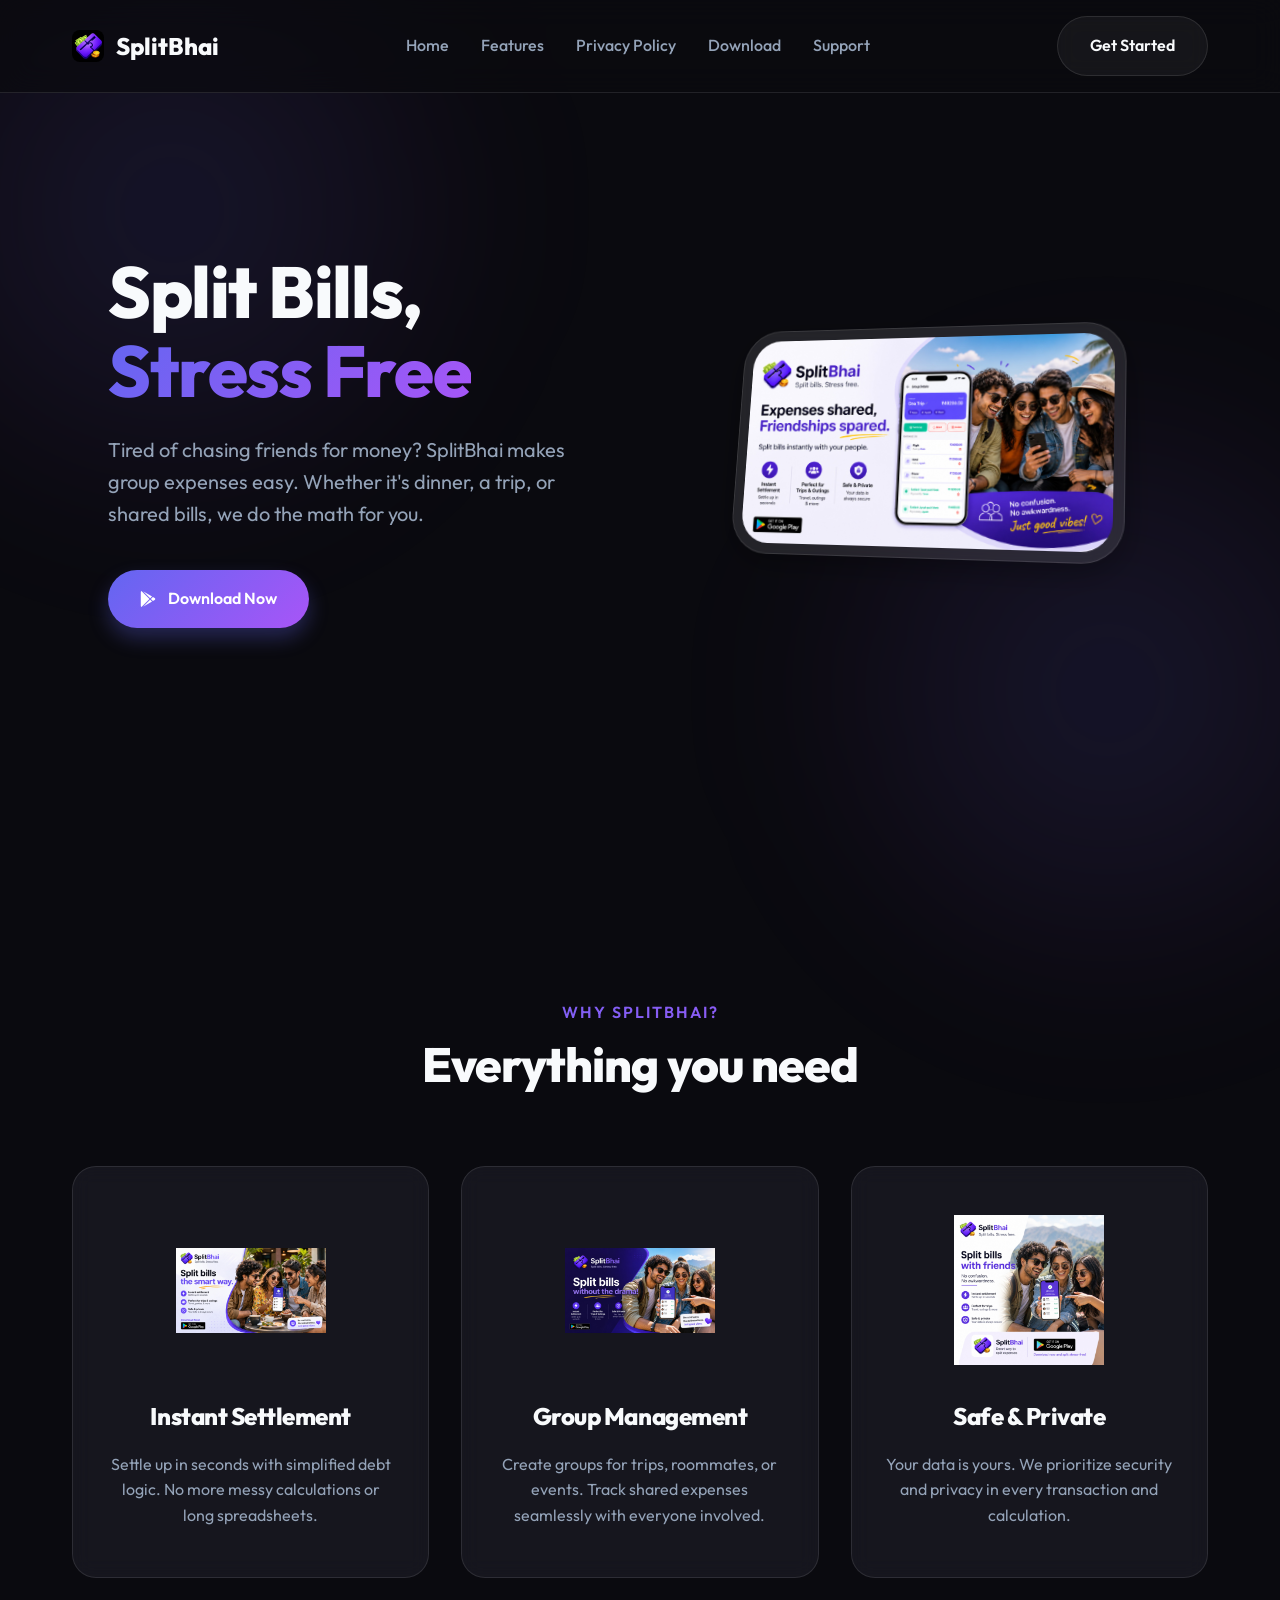
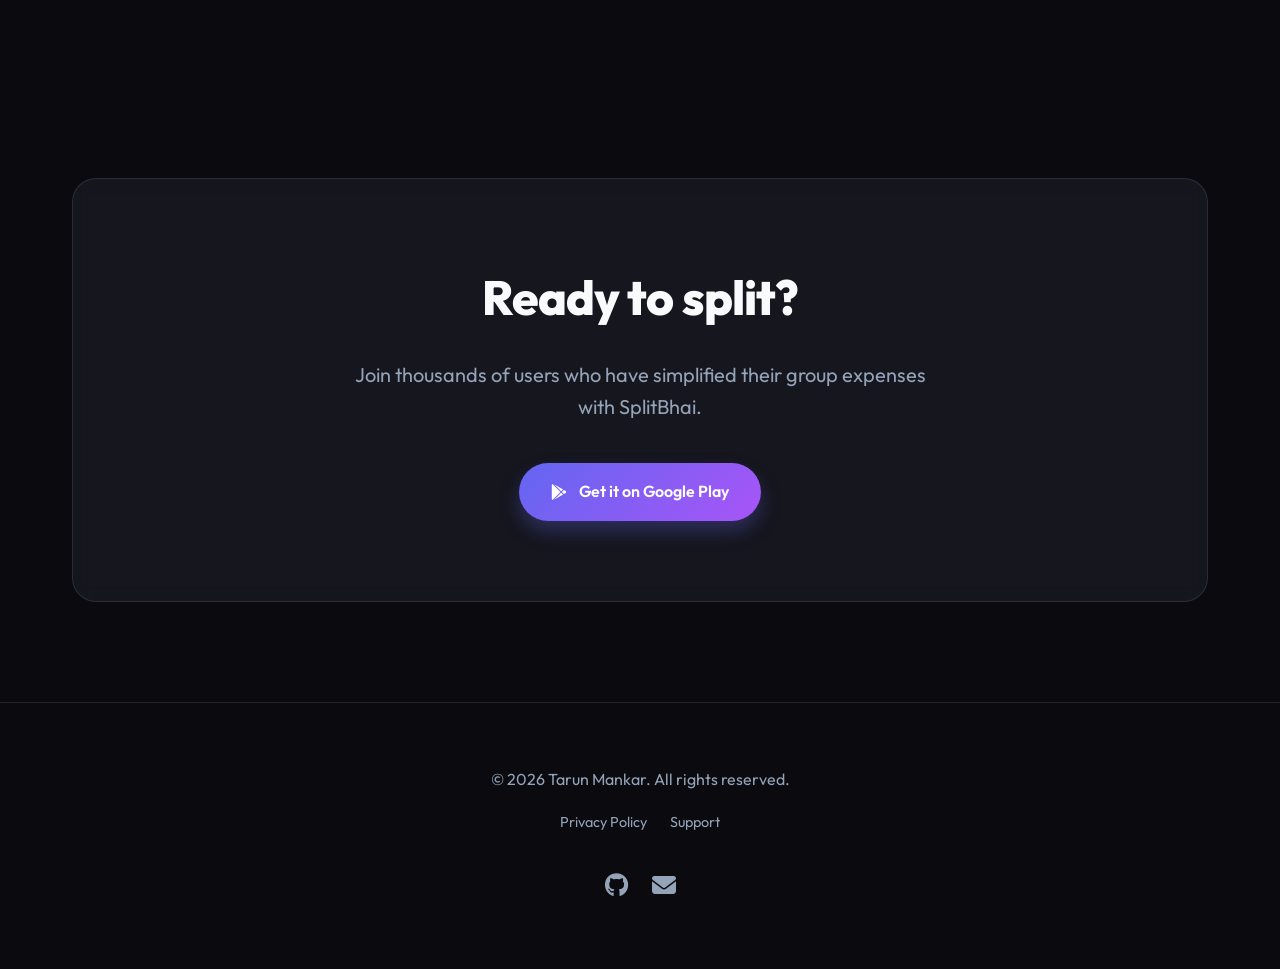
==== index.html @ 9cca2132 "Update official logo and favicon" ====
<!DOCTYPE html>
<html lang="en">
<head>
    <meta charset="UTF-8">
    <meta name="viewport" content="width=device-width, initial-scale=1.0">
    <title>SplitBhai | Split Bills, Keep Friendships</title>
    <meta name="description" content="SplitBhai is the ultimate tool for group expense sharing. Split bills with friends, track debts, and settle up easily. Stress-free finances.">
    
    <!-- Google Fonts: Outfit -->
    <link rel="preconnect" href="https://fonts.googleapis.com">
    <link rel="preconnect" href="https://fonts.gstatic.com" crossorigin>
    <link href="https://fonts.googleapis.com/css2?family=Outfit:wght@300;400;500;600;700;800&display=swap" rel="stylesheet">
    
    <!-- Font Awesome -->
    <link rel="stylesheet" href="https://cdnjs.cloudflare.com/ajax/libs/font-awesome/6.4.0/css/all.min.css">
    
    <!-- Favicon -->
    <link rel="icon" type="image/png" href="images/logo.png">
    
    <!-- Custom Styles -->
    <link rel="stylesheet" href="style.css">
</head>
<body>
    <div class="bg-blob blob-1"></div>
    <div class="bg-blob blob-2"></div>

    <header>
        <div class="container">
            <nav>
                <a href="#" class="logo">
                    <img src="images/logo.png" alt="SplitBhai Logo"> SplitBhai
                </a>
                <div class="menu-toggle" id="mobile-menu">
                    <span></span>
                    <span></span>
                    <span></span>
                </div>
                <ul class="nav-links" id="nav-list">
                    <li><a href="#home">Home</a></li>
                    <li><a href="#features">Features</a></li>
                    <li><a href="privacy.html">Privacy Policy</a></li>
                    <li><a href="https://play.google.com/store/apps/details?id=com.splitbhai.app" target="_blank">Download</a></li>
                    <li><a href="mailto:tarunmankar@gmail.com">Support</a></li>
                </ul>
                <a href="https://play.google.com/store/apps/details?id=com.splitbhai.app" class="btn btn-secondary">Get Started</a>
            </nav>
        </div>
    </header>

    <main>
        <!-- Hero Section -->
        <section class="hero" id="home">
            <div class="container">
                <div class="hero-grid">
                    <div class="hero-content">
                        <h1>Split Bills, <br><span class="gradient-text">Stress Free</span></h1>
                        <p>Tired of chasing friends for money? SplitBhai makes group expenses easy. Whether it's dinner, a trip, or shared bills, we do the math for you.</p>
                        <div class="hero-btns">
                            <a href="https://play.google.com/store/apps/details?id=com.splitbhai.app" class="btn btn-primary">
                                <i class="fab fa-google-play"></i> Download Now
                            </a>
                        </div>
                    </div>
                    <div class="hero-visual">
                        <div class="mockup-container">
                            <img src="images/banner2.jpg" alt="SplitBhai App Showcase">
                        </div>
                    </div>
                </div>
            </div>
        </section>

        <!-- Features Section -->
        <section class="features" id="features">
            <div class="container">
                <div class="section-title">
                    <p class="gradient-text" style="font-weight: 600; text-transform: uppercase; letter-spacing: 2px;">Why SplitBhai?</p>
                    <h2>Everything you need</h2>
                </div>
                <div class="features-grid">
                    <div class="feature-card">
                        <div class="feature-icon">
                            <img src="images/banner1.jpg" alt="Instant Settlement">
                        </div>
                        <h3>Instant Settlement</h3>
                        <p>Settle up in seconds with simplified debt logic. No more messy calculations or long spreadsheets.</p>
                    </div>
                    <div class="feature-card">
                        <div class="feature-icon">
                            <img src="images/banner3.jpg" alt="Group Management">
                        </div>
                        <h3>Group Management</h3>
                        <p>Create groups for trips, roommates, or events. Track shared expenses seamlessly with everyone involved.</p>
                    </div>
                    <div class="feature-card">
                        <div class="feature-icon">
                            <img src="images/banner4.jpg" alt="Safe & Private">
                        </div>
                        <h3>Safe & Private</h3>
                        <p>Your data is yours. We prioritize security and privacy in every transaction and calculation.</p>
                    </div>
                </div>
            </div>
        </section>

        <!-- CTA Section -->
        <section class="cta">
            <div class="container">
                <div class="feature-card" style="text-align: center; padding: 5rem 2rem;">
                    <h2 style="font-size: 3rem; margin-bottom: 1.5rem;">Ready to split?</h2>
                    <p style="font-size: 1.25rem; color: var(--text-muted); margin-bottom: 2.5rem; max-width: 600px; margin-left: auto; margin-right: auto;">Join thousands of users who have simplified their group expenses with SplitBhai.</p>
                    <a href="https://play.google.com/store/apps/details?id=com.splitbhai.app" class="btn btn-primary">
                        <i class="fab fa-google-play"></i> Get it on Google Play
                    </a>
                </div>
            </div>
        </section>
    </main>

    <footer>
        <div class="container">
            <p>&copy; 2026 Tarun Mankar. All rights reserved.</p>
            <div style="margin-top: 1rem;">
                <a href="privacy.html" style="color: var(--text-muted); text-decoration: none; font-size: 0.9rem; margin: 0 10px;">Privacy Policy</a>
                <a href="mailto:tarunmankar@gmail.com" style="color: var(--text-muted); text-decoration: none; font-size: 0.9rem; margin: 0 10px;">Support</a>
            </div>
            <div class="social-links">
                <a href="https://github.com/tarunmankar" target="_blank"><i class="fab fa-github"></i></a>
                <a href="mailto:tarunmankar@gmail.com"><i class="fas fa-envelope"></i></a>
            </div>
        </div>
    </footer>

    <script src="script.js"></script>
</body>
</html>
---- style.css ----
:root {
    --primary: #6366f1;
    --primary-dark: #4f46e5;
    --secondary: #a855f7;
    --accent: #f43f5e;
    --bg-dark: #0a0a0f;
    --bg-card: rgba(30, 30, 40, 0.6);
    --text-main: #f8fafc;
    --text-muted: #94a3b8;
    --glass-border: rgba(255, 255, 255, 0.1);
    --glass-shadow: 0 8px 32px 0 rgba(0, 0, 0, 0.37);
    --transition: all 0.3s cubic-bezier(0.4, 0, 0.2, 1);
}

* {
    margin: 0;
    padding: 0;
    box-sizing: border-box;
    font-family: 'Outfit', sans-serif;
}

body {
    background-color: var(--bg-dark);
    color: var(--text-main);
    overflow-x: hidden;
    line-height: 1.6;
}

/* Background Gradients */
.bg-blob {
    position: fixed;
    width: 600px;
    height: 600px;
    background: radial-gradient(circle, rgba(99, 102, 241, 0.15) 0%, rgba(168, 85, 247, 0.05) 50%, transparent 100%);
    border-radius: 50%;
    z-index: -1;
    filter: blur(80px);
    animation: move 20s infinite alternate;
}

.blob-1 { top: -10%; left: -10%; }
.blob-2 { bottom: -10%; right: -10%; animation-delay: -5s; }

@keyframes move {
    from { transform: translate(0, 0); }
    to { transform: translate(100px, 100px); }
}

/* Typography */
h1, h2, h3 {
    font-weight: 800;
    letter-spacing: -0.02em;
}

.gradient-text {
    background: linear-gradient(135deg, var(--primary), var(--secondary));
    -webkit-background-clip: text;
    background-clip: text;
    -webkit-text-fill-color: transparent;
}

/* Layout */
.container {
    max-width: 1200px;
    margin: 0 auto;
    padding: 0 2rem;
}

section {
    padding: 100px 0;
}

/* Header */
header {
    position: fixed;
    top: 0;
    width: 100%;
    z-index: 1000;
    padding: 1rem 0;
    background: rgba(10, 10, 15, 0.7);
    backdrop-filter: blur(15px);
    border-bottom: 1px solid var(--glass-border);
    transition: var(--transition);
}

header.scrolled {
    padding: 0.75rem 0;
    background: rgba(10, 10, 15, 0.9);
}

nav {
    display: flex;
    justify-content: space-between;
    align-items: center;
}

/* Mobile Menu Toggle */
.menu-toggle {
    display: none;
    flex-direction: column;
    gap: 5px;
    cursor: pointer;
    z-index: 1001;
}

.menu-toggle span {
    width: 25px;
    height: 3px;
    background: var(--text-main);
    border-radius: 5px;
    transition: var(--transition);
}

.nav-links {
    display: flex;
    gap: 2rem;
    list-style: none;
    align-items: center;
}

.nav-links a {
    text-decoration: none;
    color: var(--text-muted);
    font-weight: 500;
    transition: var(--transition);
}

.nav-links a:hover {
    color: var(--text-main);
}

/* Hero Section */
.hero {
    height: 100vh;
    display: flex;
    align-items: center;
    padding-top: 80px;
}

.hero-grid {
    display: grid;
    grid-template-columns: 1fr 1fr;
    gap: 4rem;
    align-items: center;
}

.hero-content h1 {
    font-size: 4.5rem;
    line-height: 1.1;
    margin-bottom: 1.5rem;
}

.hero-content p {
    font-size: 1.25rem;
    color: var(--text-muted);
    margin-bottom: 2.5rem;
    max-width: 500px;
}

.hero-visual {
    position: relative;
    display: flex;
    justify-content: center;
}

.mockup-container {
    position: relative;
    width: 100%;
    max-width: 400px;
    border-radius: 40px;
    padding: 10px;
    background: var(--glass-border);
    backdrop-filter: blur(20px);
    border: 1px solid var(--glass-border);
    box-shadow: var(--glass-shadow);
    transform: perspective(1000px) rotateY(-15deg) rotateX(10deg);
    transition: var(--transition);
}

.mockup-container:hover {
    transform: perspective(1000px) rotateY(0deg) rotateX(0deg);
}

.mockup-container img {
    width: 100%;
    border-radius: 30px;
    display: block;
}

/* Buttons */
.btn {
    display: inline-flex;
    align-items: center;
    gap: 0.75rem;
    padding: 1rem 2rem;
    border-radius: 50px;
    font-weight: 600;
    text-decoration: none;
    transition: var(--transition);
    cursor: pointer;
    border: none;
}

.btn-primary {
    background: linear-gradient(135deg, var(--primary), var(--secondary));
    color: white;
    box-shadow: 0 10px 20px rgba(99, 102, 241, 0.3);
}

.btn-primary:hover {
    transform: translateY(-3px);
    box-shadow: 0 15px 30px rgba(99, 102, 241, 0.4);
}

.btn-secondary {
    background: rgba(255, 255, 255, 0.05);
    color: var(--text-main);
    border: 1px solid var(--glass-border);
    backdrop-filter: blur(10px);
}

.btn-secondary:hover {
    background: rgba(255, 255, 255, 0.1);
}

/* Features Section */
.section-title {
    text-align: center;
    margin-bottom: 4rem;
}

.section-title h2 {
    font-size: 3rem;
    margin-bottom: 1rem;
}

.features-grid {
    display: grid;
    grid-template-columns: repeat(auto-fit, minmax(300px, 1fr));
    gap: 2rem;
}

.feature-card {
    background: var(--bg-card);
    padding: 3rem 2rem;
    border-radius: 24px;
    border: 1px solid var(--glass-border);
    backdrop-filter: blur(10px);
    transition: var(--transition);
    text-align: center;
}

.feature-card:hover {
    transform: translateY(-10px);
    background: rgba(40, 40, 50, 0.8);
    border-color: var(--primary);
}

.feature-icon {
    width: 150px;
    height: 150px;
    margin: 0 auto 2rem;
    display: flex;
    align-items: center;
    justify-content: center;
}

.feature-icon img {
    width: 100%;
    height: 100%;
    object-fit: contain;
}

.feature-card h3 {
    font-size: 1.5rem;
    margin-bottom: 1rem;
}

.feature-card p {
    color: var(--text-muted);
}

/* Footer */
footer {
    padding: 4rem 0;
    border-top: 1px solid var(--glass-border);
    text-align: center;
    color: var(--text-muted);
}

.logo {
    font-size: 1.5rem;
    font-weight: 800;
    color: var(--text-main);
    text-decoration: none;
    display: flex;
    align-items: center;
    gap: 0.75rem;
}

.logo img {
    width: 32px;
    height: 32px;
    border-radius: 8px;
}

.social-links {
    display: flex;
    justify-content: center;
    gap: 1.5rem;
    margin-top: 2rem;
}

.social-links a {
    color: var(--text-muted);
    font-size: 1.5rem;
    transition: var(--transition);
}

.social-links a:hover {
    color: var(--primary);
}

/* Responsive */
@media (max-width: 992px) {
    .hero-grid {
        grid-template-columns: 1fr;
        text-align: center;
        gap: 3rem;
    }
    
    .hero-content p {
        margin-left: auto;
        margin-right: auto;
    }
    
    .hero-content h1 {
        font-size: 3.5rem;
    }
    
    .mockup-container {
        transform: none;
        margin: 0 auto;
    }
}

@media (max-width: 768px) {
    .menu-toggle {
        display: flex;
        flex-direction: column;
        justify-content: center;
        width: 30px;
        height: 30px;
    }

    .nav-links {
        position: fixed;
        top: 0;
        right: -100%;
        width: 100%;
        height: 100vh;
        background: rgba(10, 10, 15, 0.95);
        backdrop-filter: blur(20px);
        flex-direction: column;
        justify-content: center;
        padding: 2rem;
        transition: 0.4s cubic-bezier(0.4, 0, 0.2, 1);
    }

    .nav-links.active {
        right: 0;
    }
    
    .nav-links li {
        margin: 1.5rem 0;
    }
    
    section {
        padding: 60px 0;
    }
    
    .hero-content h1 {
        font-size: 2.75rem;
    }

    .btn-secondary {
        display: none; /* Hide on mobile to save space in header */
    }
}
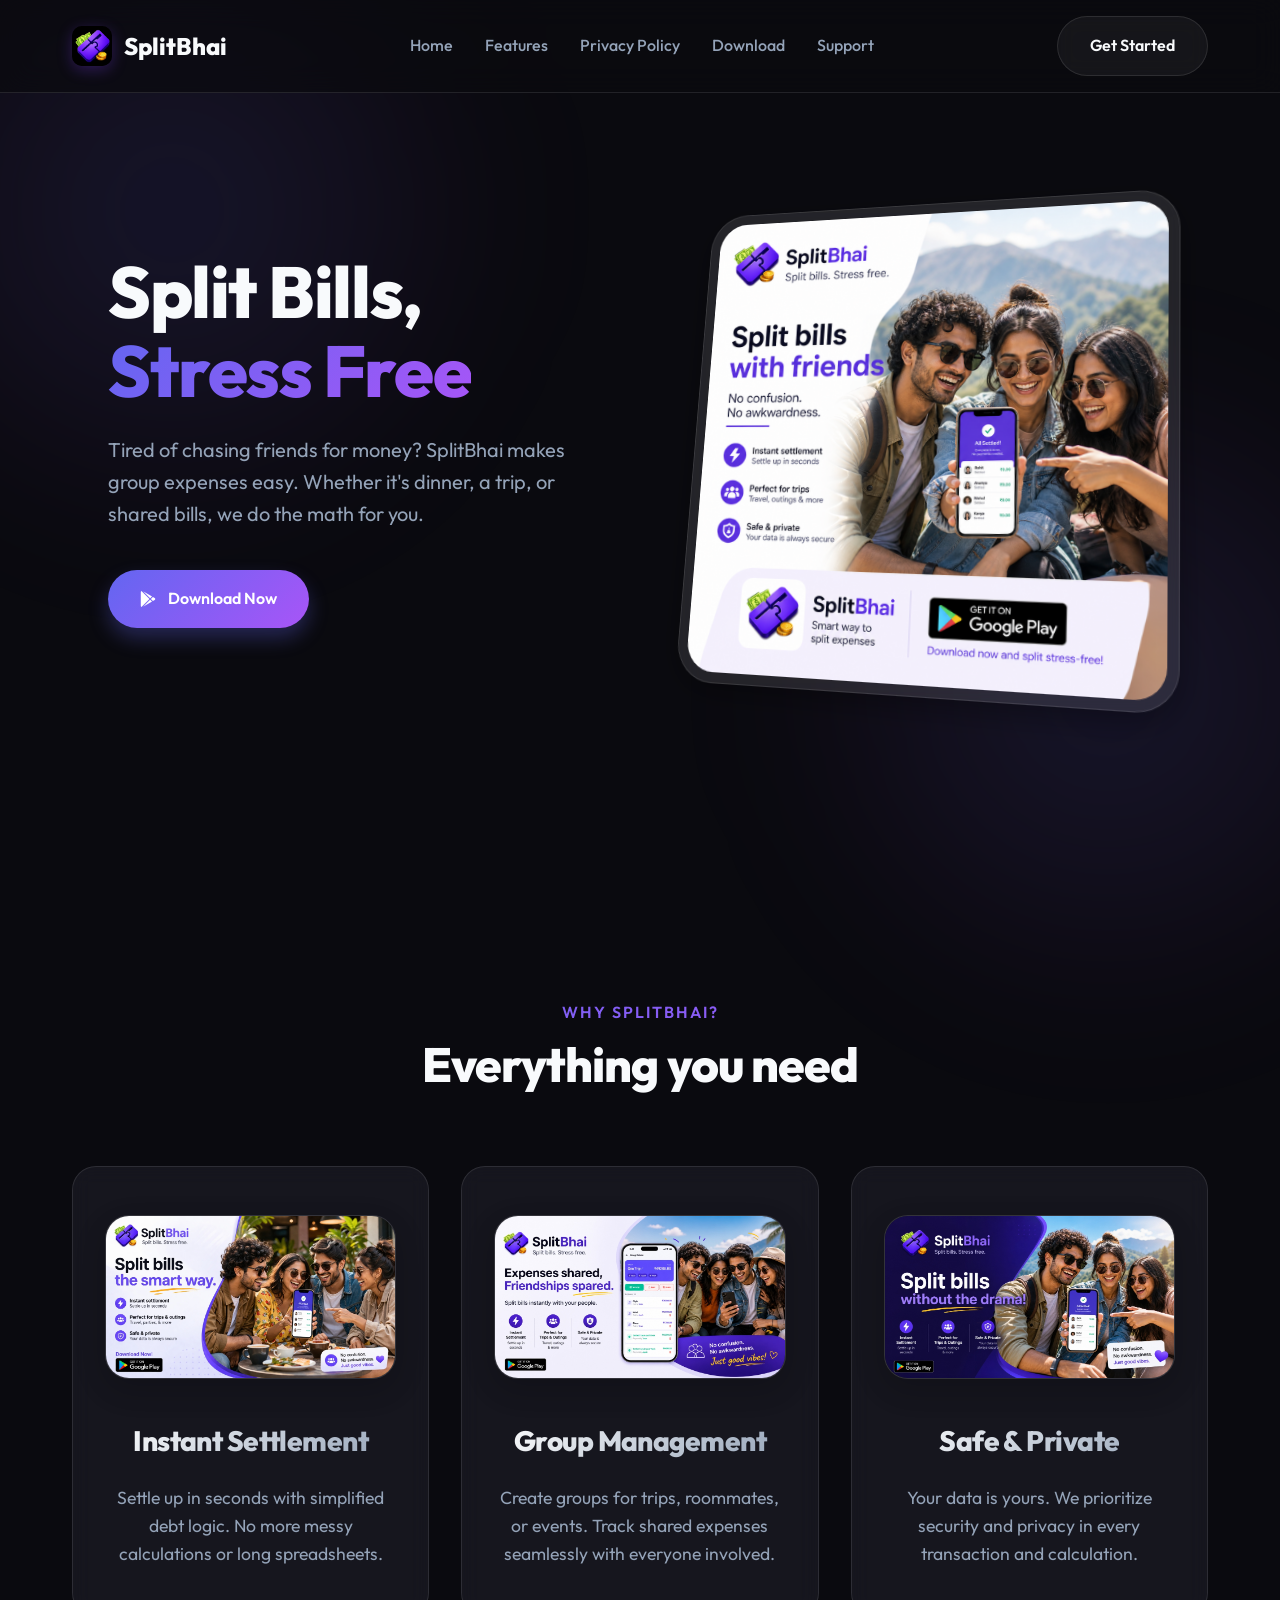
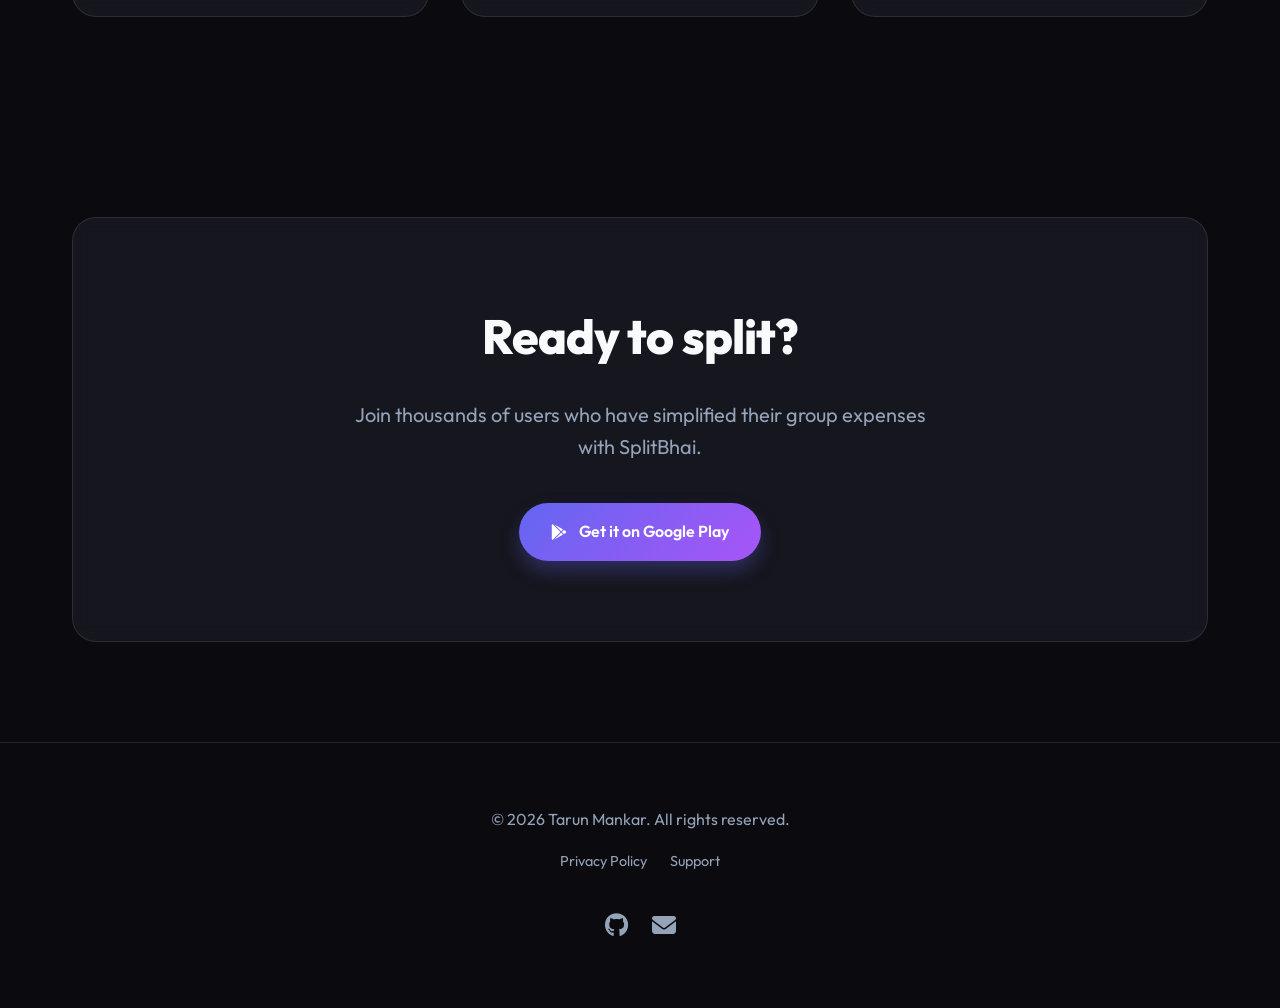
==== commit f704a667: "style: update hero and feature image paths to square layout and new hero image" ====
--- a/index.html
+++ b/index.html
@@ -63,7 +63,7 @@
                     </div>
                     <div class="hero-visual">
                         <div class="mockup-container">
-                            <img src="images/banner2.jpg" alt="SplitBhai App Showcase">
+                            <img src="images/hero-main.jpg" alt="SplitBhai App Showcase">
                         </div>
                     </div>
                 </div>
@@ -87,14 +87,14 @@
                     </div>
                     <div class="feature-card">
                         <div class="feature-icon">
-                            <img src="images/banner3.jpg" alt="Group Management">
+                            <img src="images/banner2.jpg" alt="Group Management">
                         </div>
                         <h3>Group Management</h3>
                         <p>Create groups for trips, roommates, or events. Track shared expenses seamlessly with everyone involved.</p>
                     </div>
                     <div class="feature-card">
                         <div class="feature-icon">
-                            <img src="images/banner4.jpg" alt="Safe & Private">
+                            <img src="images/banner3.jpg" alt="Safe & Private">
                         </div>
                         <h3>Safe & Private</h3>
                         <p>Your data is yours. We prioritize security and privacy in every transaction and calculation.</p>
--- a/style.css
+++ b/style.css
@@ -166,7 +166,7 @@
 .mockup-container {
     position: relative;
     width: 100%;
-    max-width: 400px;
+    max-width: 500px;
     border-radius: 40px;
     padding: 10px;
     background: var(--glass-border);
@@ -257,27 +257,43 @@
 }
 
 .feature-icon {
-    width: 150px;
-    height: 150px;
-    margin: 0 auto 2rem;
+    width: 100%;
+    aspect-ratio: 16 / 9;
+    margin: 0 auto 2.5rem;
     display: flex;
     align-items: center;
     justify-content: center;
+    border-radius: 24px;
+    overflow: hidden;
+    background: rgba(255, 255, 255, 0.03);
+    border: 1px solid var(--glass-border);
+    box-shadow: 0 10px 30px rgba(0, 0, 0, 0.2);
 }
 
 .feature-icon img {
     width: 100%;
     height: 100%;
-    object-fit: contain;
+    object-fit: cover;
+    transition: var(--transition);
+}
+
+.feature-card:hover .feature-icon img {
+    transform: scale(1.08);
 }
 
 .feature-card h3 {
-    font-size: 1.5rem;
-    margin-bottom: 1rem;
+    font-size: 1.75rem;
+    margin-bottom: 1.25rem;
+    background: linear-gradient(135deg, #fff 0%, var(--text-muted) 100%);
+    -webkit-background-clip: text;
+    background-clip: text;
+    -webkit-text-fill-color: transparent;
 }
 
 .feature-card p {
     color: var(--text-muted);
+    font-size: 1.1rem;
+    line-height: 1.6;
 }
 
 /* Footer */
@@ -299,9 +315,10 @@
 }
 
 .logo img {
-    width: 32px;
-    height: 32px;
-    border-radius: 8px;
+    width: 40px;
+    height: 40px;
+    border-radius: 10px;
+    box-shadow: 0 4px 15px rgba(124, 58, 237, 0.3);
 }
 
 .social-links {
@@ -376,7 +393,11 @@
     }
     
     section {
-        padding: 60px 0;
+        padding: 100px 0 60px;
+    }
+    
+    .hero {
+        padding: 140px 0 60px;
     }
     
     .hero-content h1 {
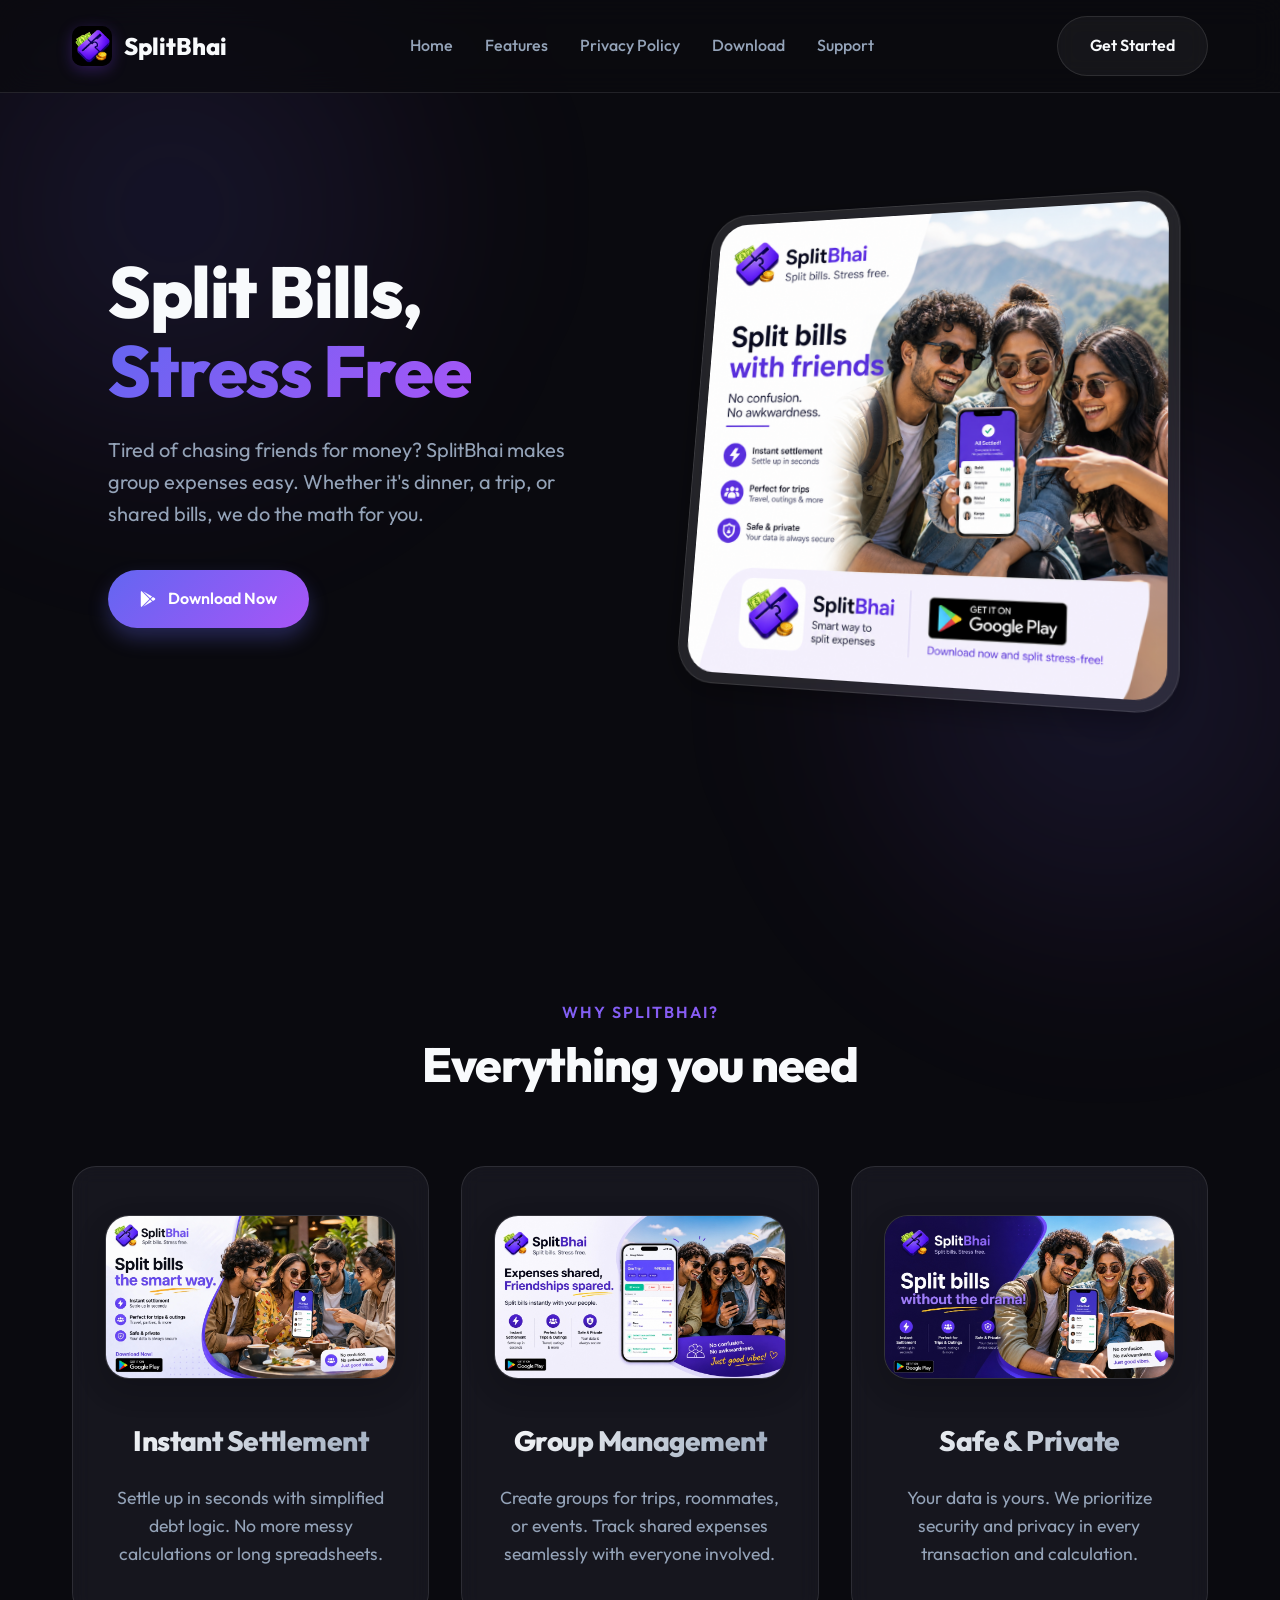
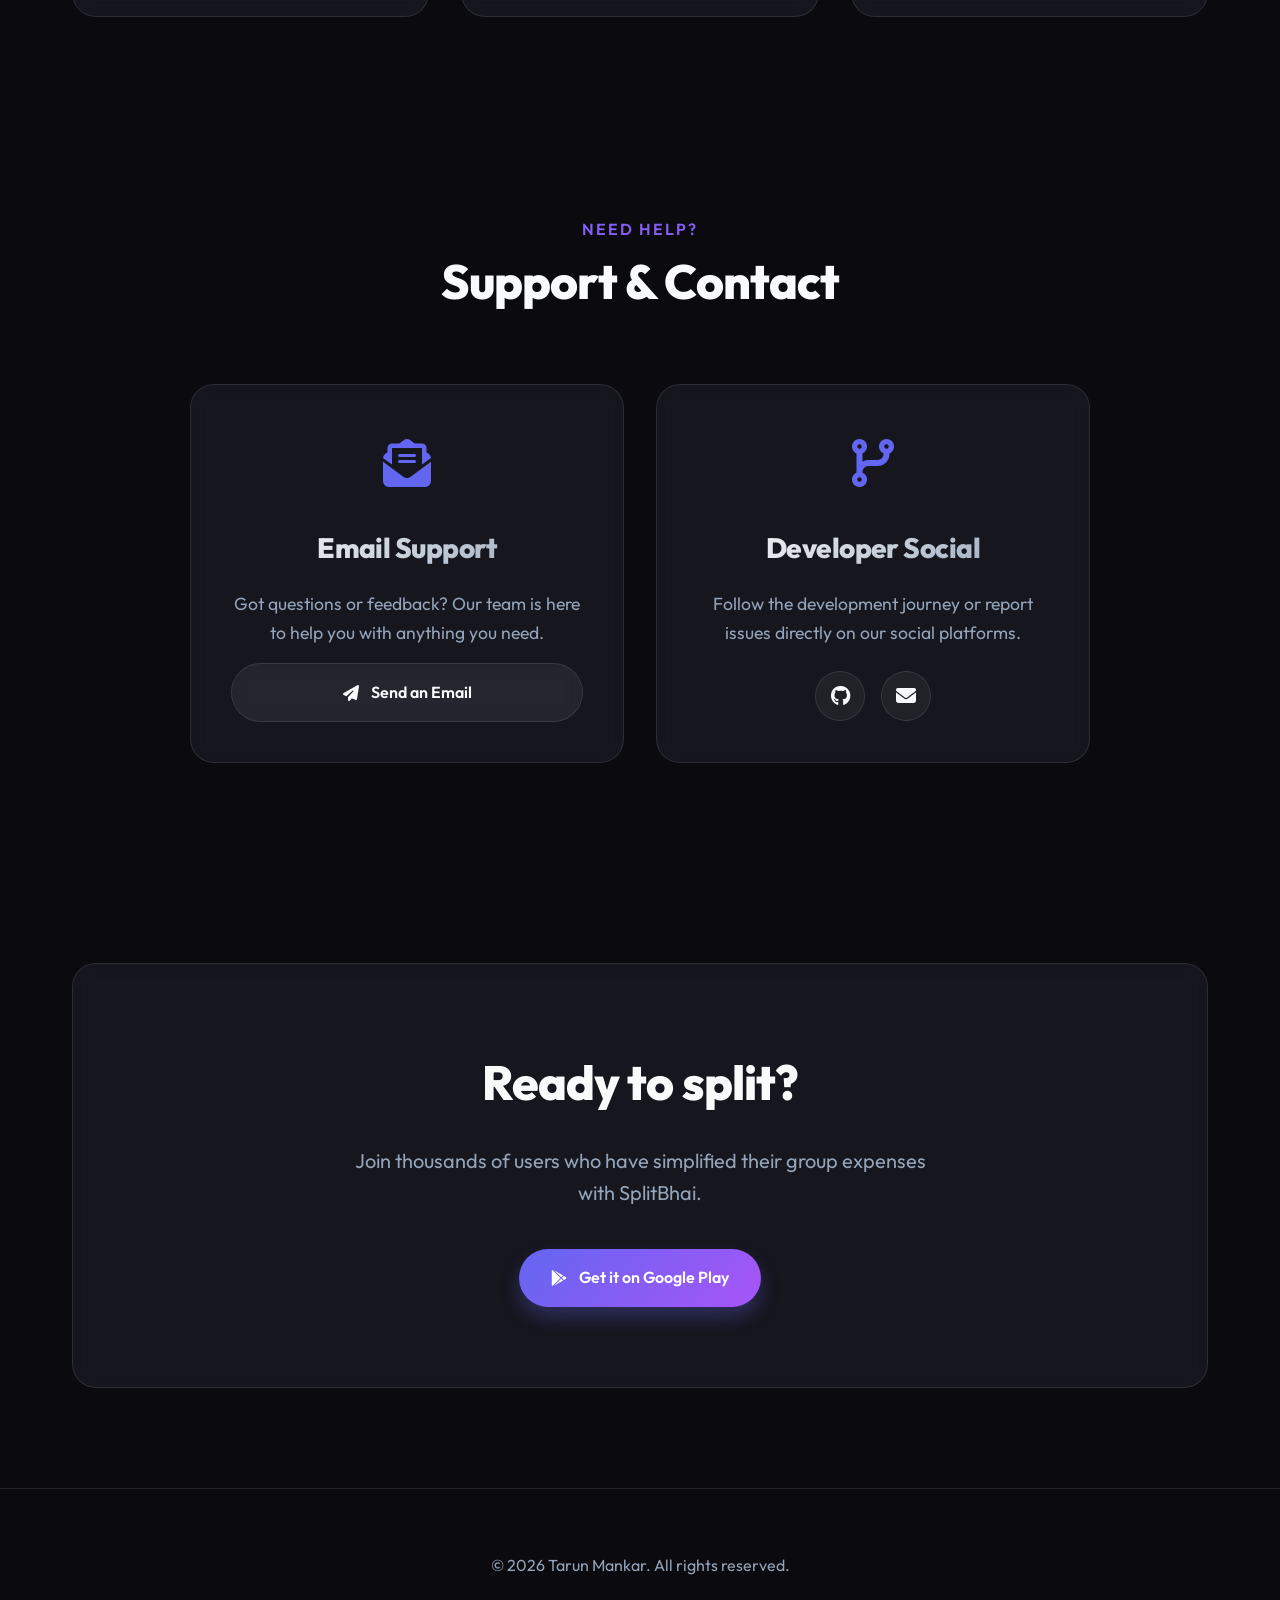
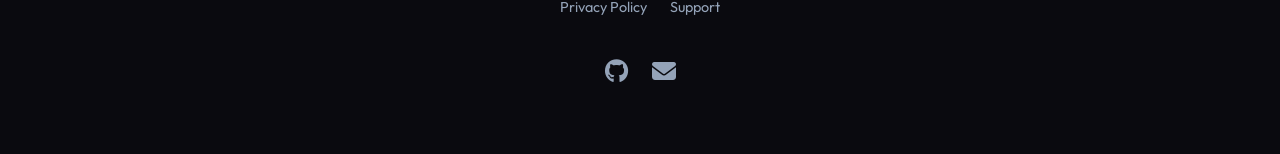
==== commit e17dd1a2: "feat: add dedicated support section with contact and social links" ====
--- a/index.html
+++ b/index.html
@@ -40,7 +40,7 @@
                     <li><a href="#features">Features</a></li>
                     <li><a href="privacy.html">Privacy Policy</a></li>
                     <li><a href="https://play.google.com/store/apps/details?id=com.splitbhai.app" target="_blank">Download</a></li>
-                    <li><a href="mailto:tarunmankar@gmail.com">Support</a></li>
+                    <li><a href="#support">Support</a></li>
                 </ul>
                 <a href="https://play.google.com/store/apps/details?id=com.splitbhai.app" class="btn btn-secondary">Get Started</a>
             </nav>
@@ -103,6 +103,39 @@
             </div>
         </section>
 
+        <!-- Support Section -->
+        <section class="support" id="support">
+            <div class="container">
+                <div class="section-title">
+                    <p class="gradient-text" style="font-weight: 600; text-transform: uppercase; letter-spacing: 2px;">Need Help?</p>
+                    <h2>Support & Contact</h2>
+                </div>
+                <div class="support-grid">
+                    <div class="feature-card" style="padding: 2.5rem;">
+                        <div class="support-icon">
+                            <i class="fas fa-envelope-open-text"></i>
+                        </div>
+                        <h3>Email Support</h3>
+                        <p>Got questions or feedback? Our team is here to help you with anything you need.</p>
+                        <a href="mailto:tarunmankar@gmail.com" class="btn btn-secondary" style="margin-top: 1rem; width: 100%; justify-content: center;">
+                            <i class="fas fa-paper-plane"></i> Send an Email
+                        </a>
+                    </div>
+                    <div class="feature-card" style="padding: 2.5rem;">
+                        <div class="support-icon">
+                            <i class="fas fa-code-branch"></i>
+                        </div>
+                        <h3>Developer Social</h3>
+                        <p>Follow the development journey or report issues directly on our social platforms.</p>
+                        <div class="support-socials">
+                            <a href="https://github.com/tarunmankar" target="_blank" class="social-btn"><i class="fab fa-github"></i></a>
+                            <a href="mailto:tarunmankar@gmail.com" class="social-btn"><i class="fas fa-envelope"></i></a>
+                        </div>
+                    </div>
+                </div>
+            </div>
+        </section>
+
         <!-- CTA Section -->
         <section class="cta">
             <div class="container">
--- a/style.css
+++ b/style.css
@@ -296,6 +296,48 @@
     line-height: 1.6;
 }
 
+.support-grid {
+    display: grid;
+    grid-template-columns: repeat(auto-fit, minmax(300px, 1fr));
+    gap: 2rem;
+    max-width: 900px;
+    margin: 0 auto;
+}
+
+.support-icon {
+    font-size: 3rem;
+    color: var(--primary);
+    margin-bottom: 1.5rem;
+}
+
+.support-socials {
+    display: flex;
+    justify-content: center;
+    gap: 1rem;
+    margin-top: 1.5rem;
+}
+
+.social-btn {
+    width: 50px;
+    height: 50px;
+    border-radius: 50%;
+    background: rgba(255, 255, 255, 0.05);
+    border: 1px solid var(--glass-border);
+    display: flex;
+    align-items: center;
+    justify-content: center;
+    color: var(--text-main);
+    text-decoration: none;
+    font-size: 1.25rem;
+    transition: var(--transition);
+}
+
+.social-btn:hover {
+    background: var(--primary);
+    transform: translateY(-5px);
+    box-shadow: 0 10px 20px rgba(99, 102, 241, 0.3);
+}
+
 /* Footer */
 footer {
     padding: 4rem 0;
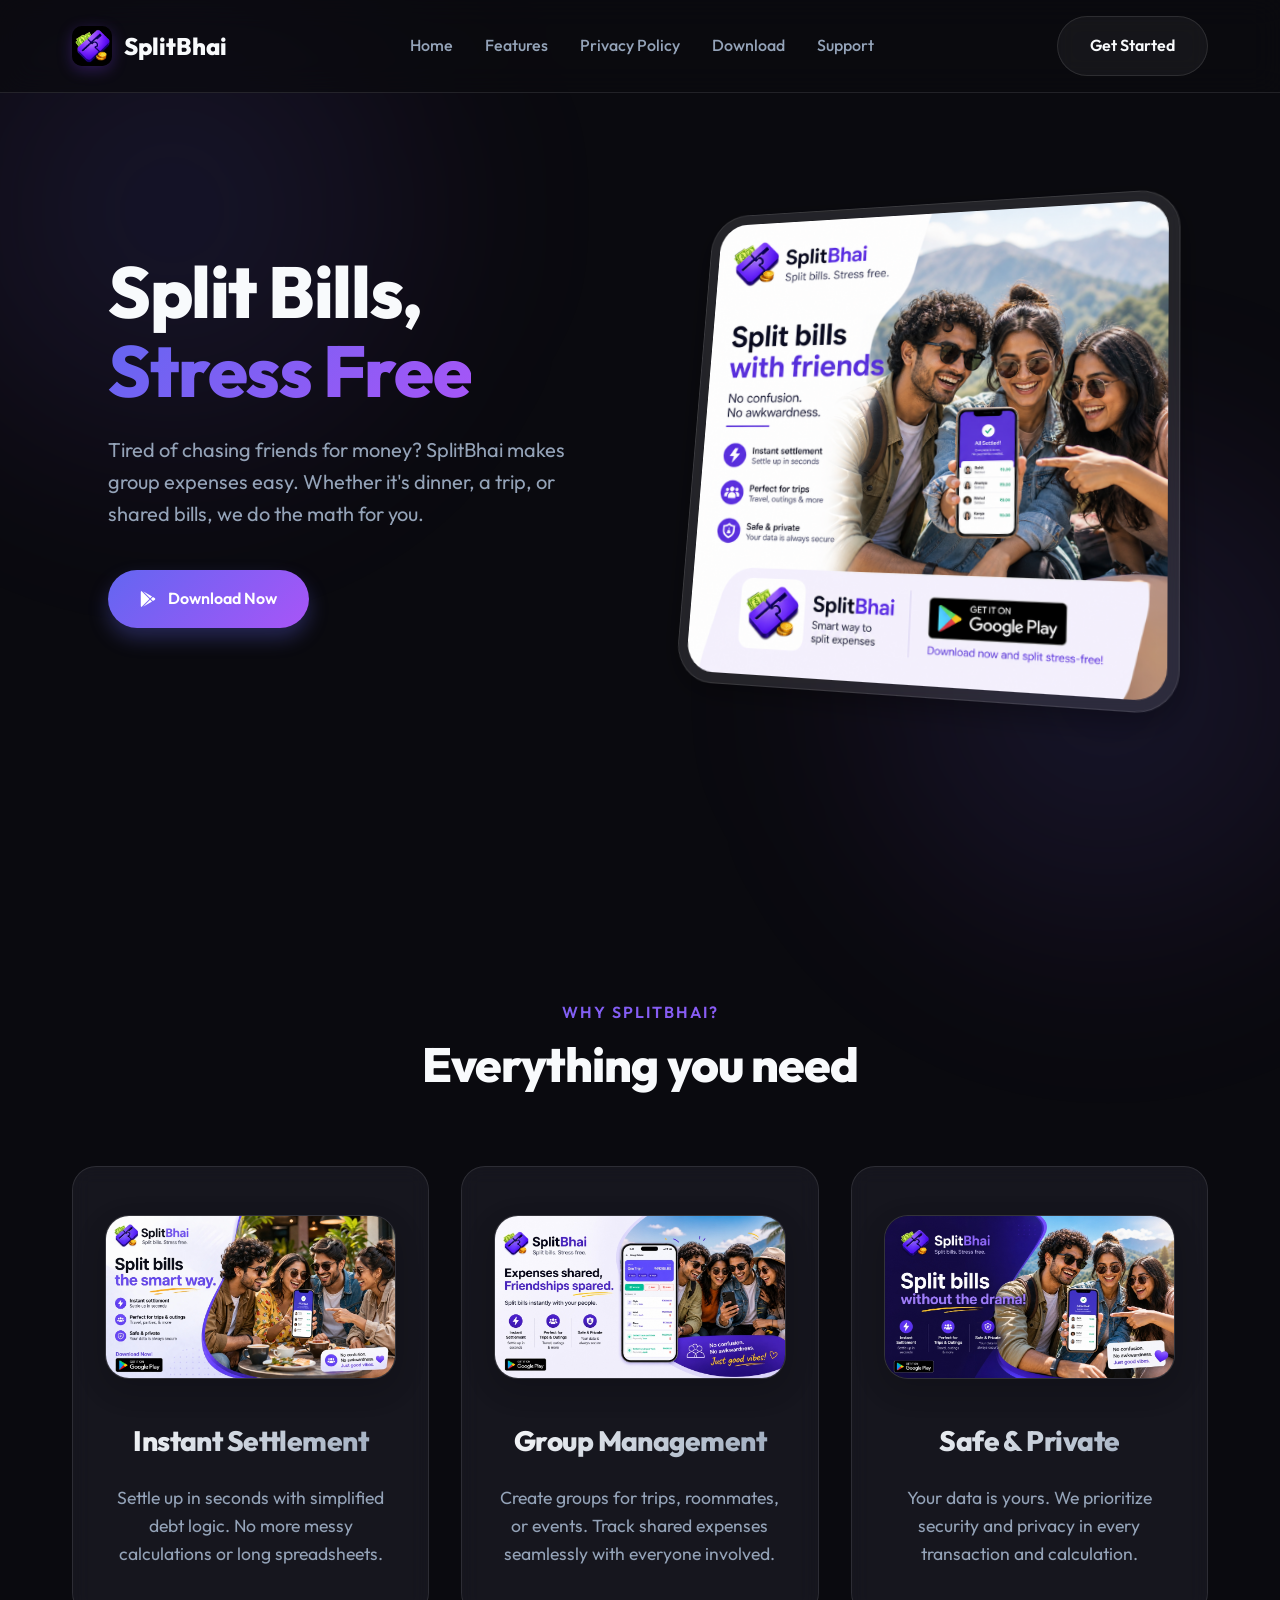
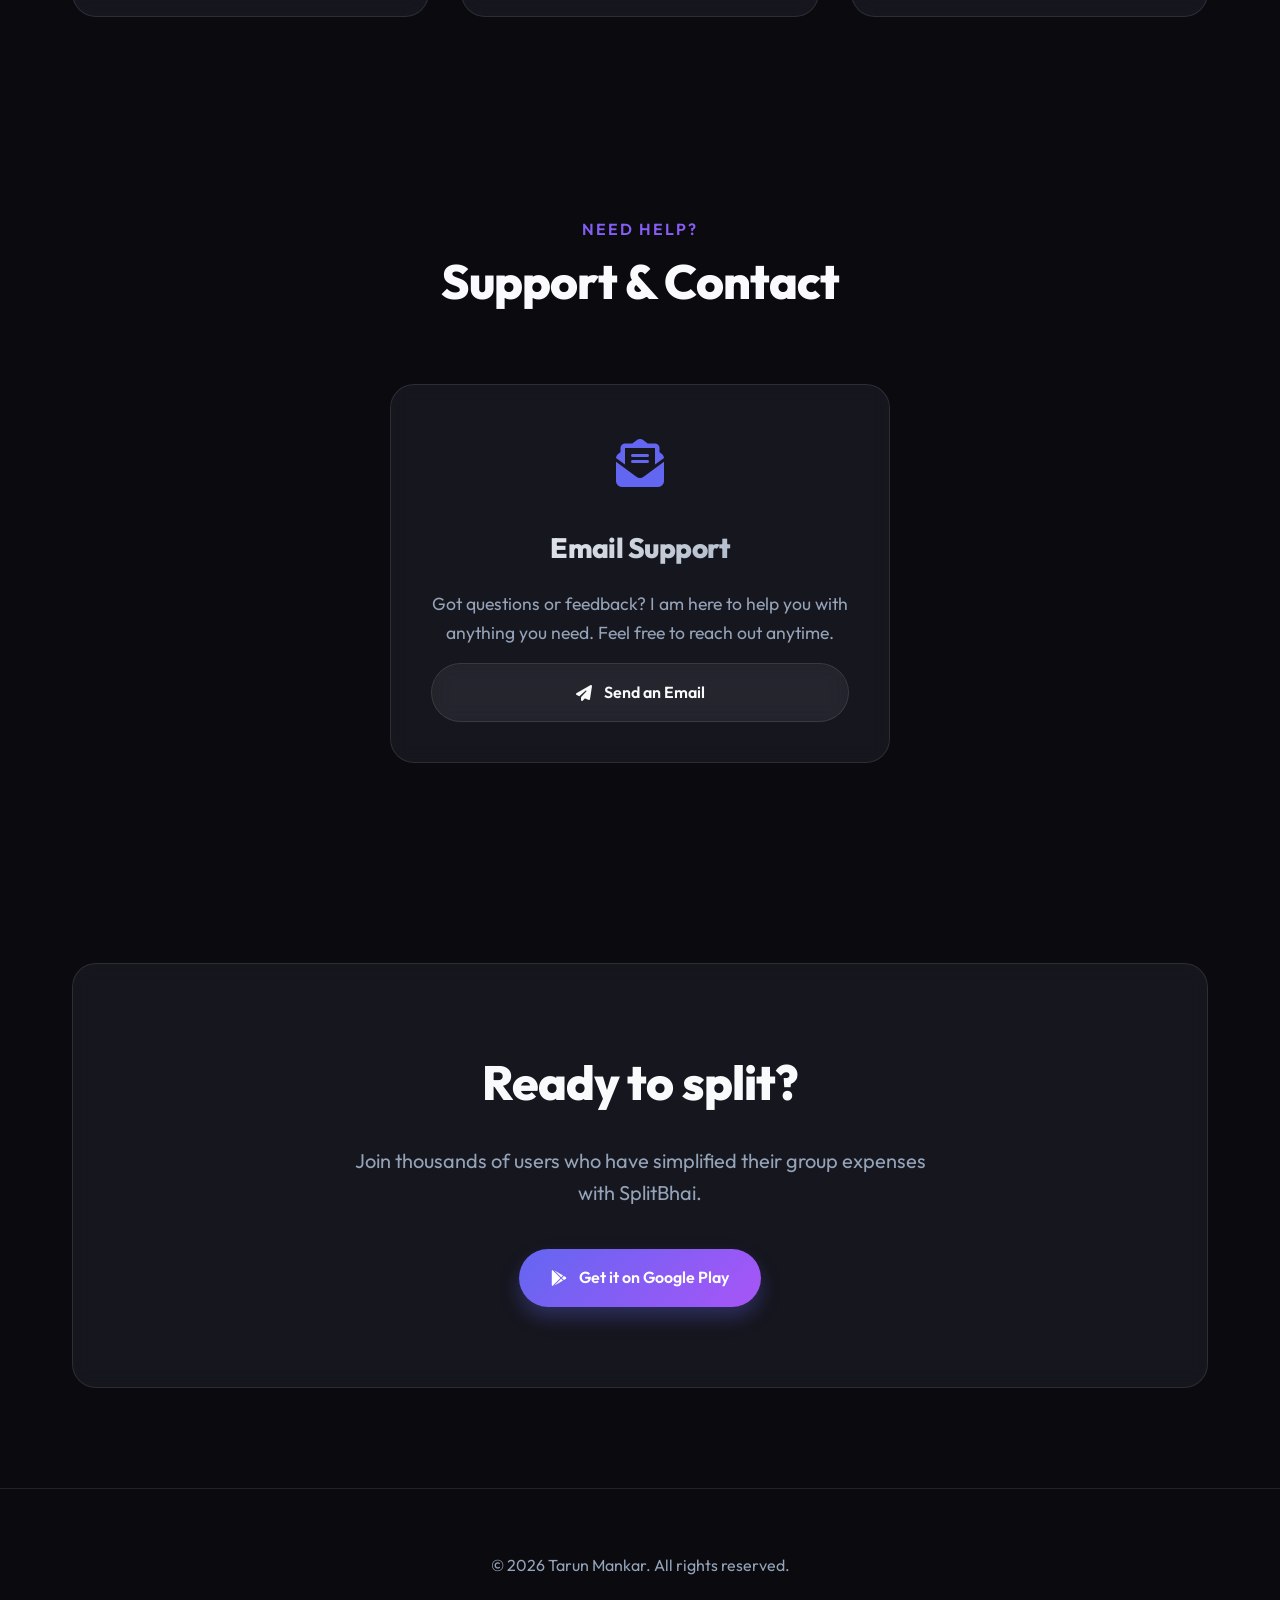
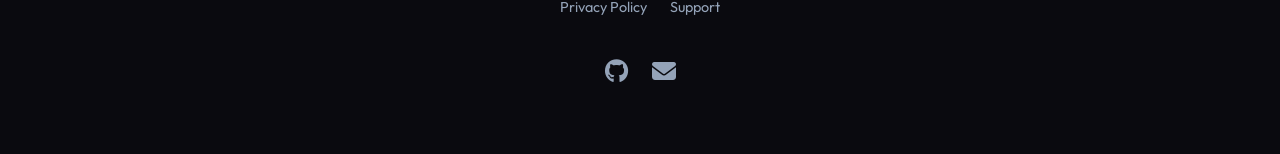
==== commit f4e5de2a: "docs: update support section for solo developer and remove social card" ====
--- a/index.html
+++ b/index.html
@@ -110,27 +110,16 @@
                     <p class="gradient-text" style="font-weight: 600; text-transform: uppercase; letter-spacing: 2px;">Need Help?</p>
                     <h2>Support & Contact</h2>
                 </div>
-                <div class="support-grid">
-                    <div class="feature-card" style="padding: 2.5rem;">
+                <div class="support-grid solo-support">
+                    <div class="feature-card" style="padding: 2.5rem; max-width: 500px; margin: 0 auto;">
                         <div class="support-icon">
                             <i class="fas fa-envelope-open-text"></i>
                         </div>
                         <h3>Email Support</h3>
-                        <p>Got questions or feedback? Our team is here to help you with anything you need.</p>
+                        <p>Got questions or feedback? I am here to help you with anything you need. Feel free to reach out anytime.</p>
                         <a href="mailto:tarunmankar@gmail.com" class="btn btn-secondary" style="margin-top: 1rem; width: 100%; justify-content: center;">
                             <i class="fas fa-paper-plane"></i> Send an Email
                         </a>
-                    </div>
-                    <div class="feature-card" style="padding: 2.5rem;">
-                        <div class="support-icon">
-                            <i class="fas fa-code-branch"></i>
-                        </div>
-                        <h3>Developer Social</h3>
-                        <p>Follow the development journey or report issues directly on our social platforms.</p>
-                        <div class="support-socials">
-                            <a href="https://github.com/tarunmankar" target="_blank" class="social-btn"><i class="fab fa-github"></i></a>
-                            <a href="mailto:tarunmankar@gmail.com" class="social-btn"><i class="fas fa-envelope"></i></a>
-                        </div>
                     </div>
                 </div>
             </div>
--- a/style.css
+++ b/style.css
@@ -304,6 +304,11 @@
     margin: 0 auto;
 }
 
+.support-grid.solo-support {
+    display: block;
+    text-align: center;
+}
+
 .support-icon {
     font-size: 3rem;
     color: var(--primary);
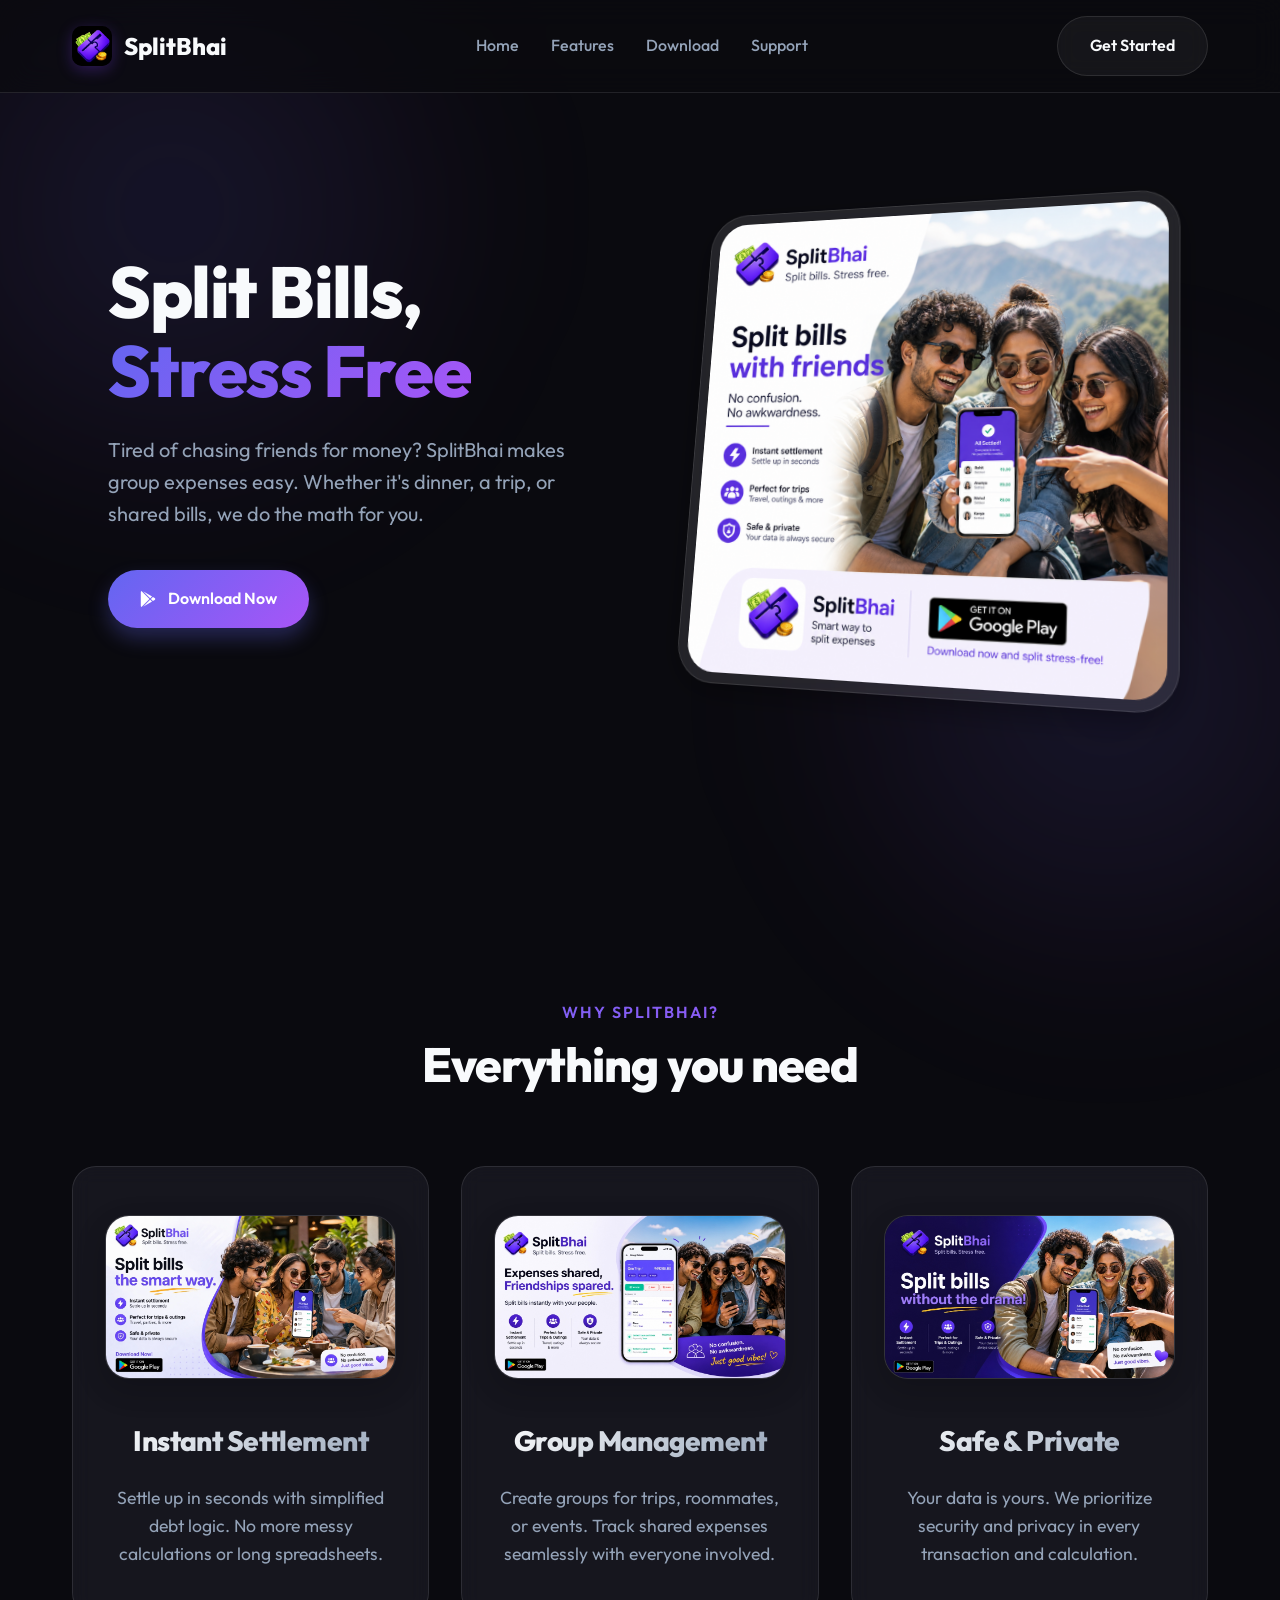
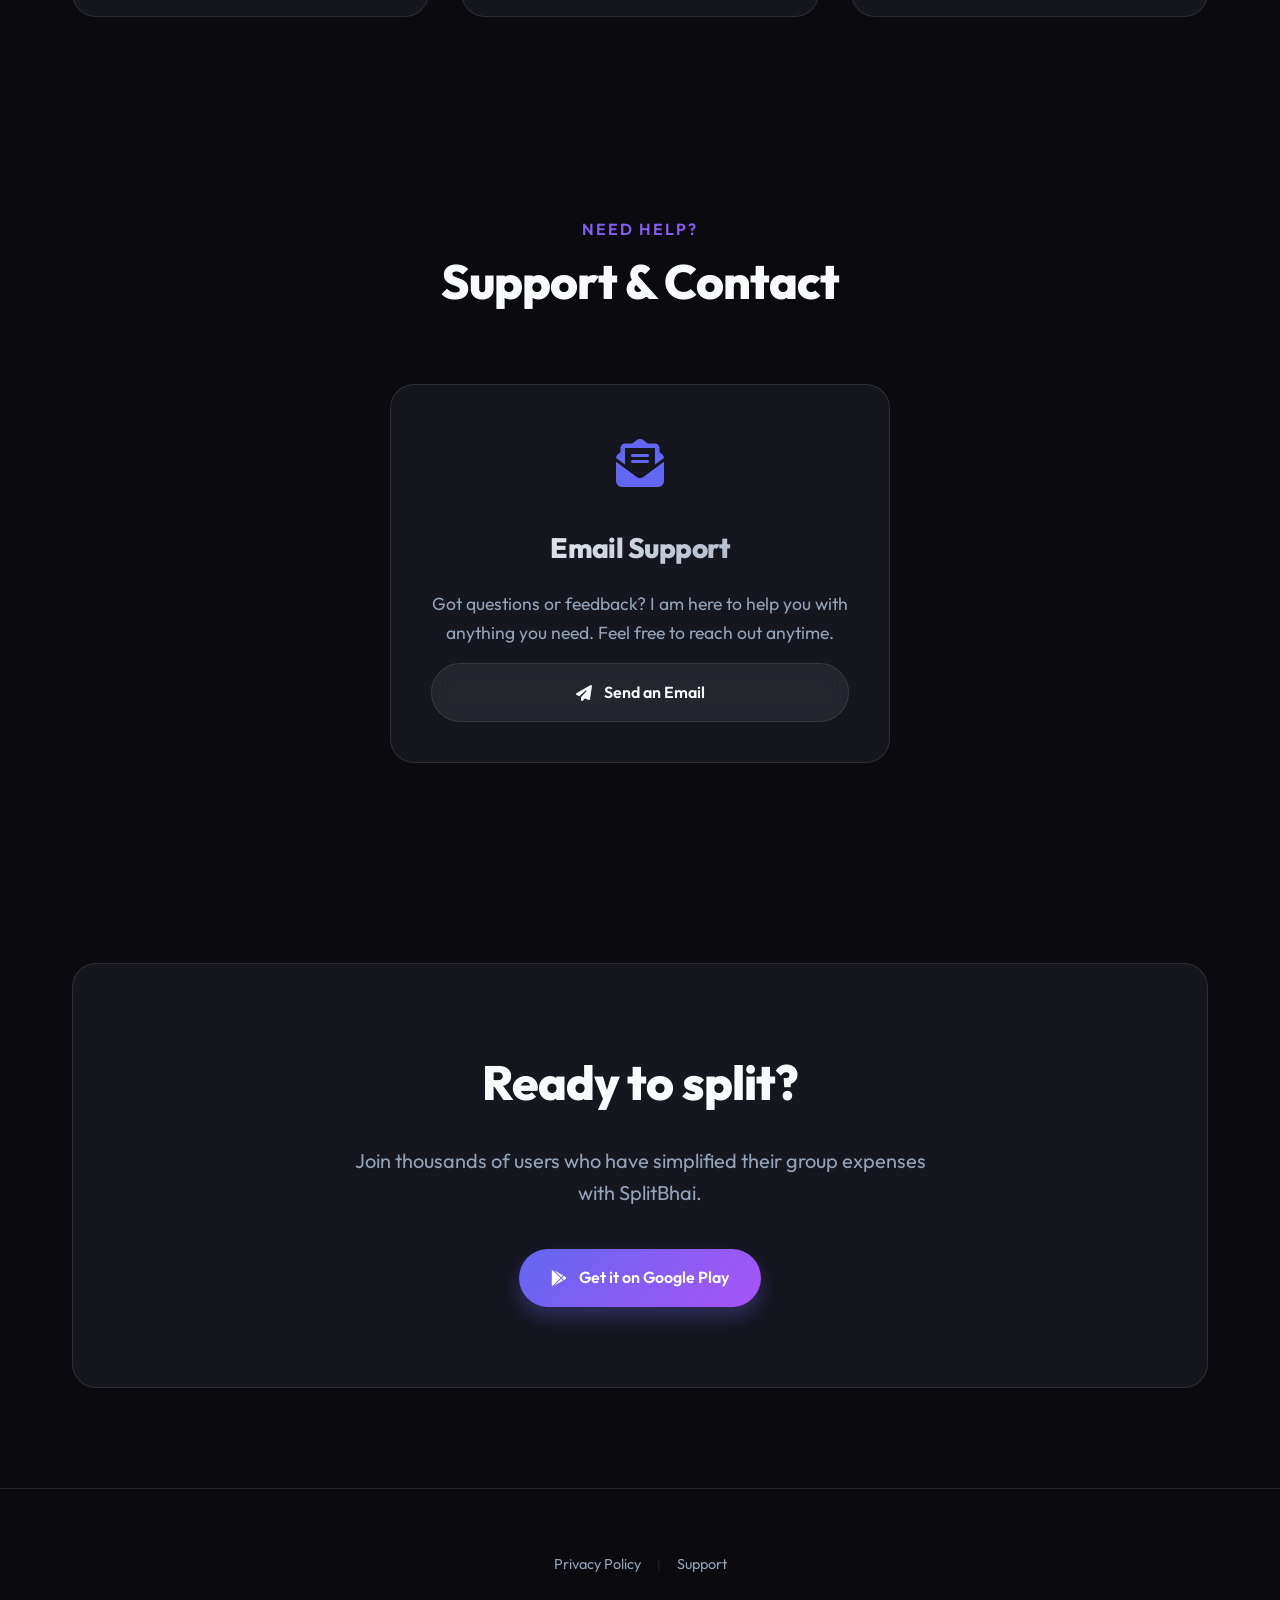
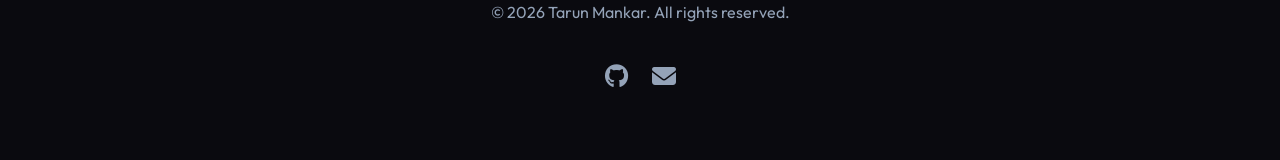
==== commit 51c719f5: "style: final cleanup of header and footer links" ====
--- a/index.html
+++ b/index.html
@@ -38,7 +38,6 @@
                 <ul class="nav-links" id="nav-list">
                     <li><a href="#home">Home</a></li>
                     <li><a href="#features">Features</a></li>
-                    <li><a href="privacy.html">Privacy Policy</a></li>
                     <li><a href="https://play.google.com/store/apps/details?id=com.splitbhai.app" target="_blank">Download</a></li>
                     <li><a href="#support">Support</a></li>
                 </ul>
@@ -141,11 +140,12 @@
 
     <footer>
         <div class="container">
+            <div class="footer-links">
+                <a href="privacy.html">Privacy Policy</a>
+                <span class="separator">|</span>
+                <a href="#support">Support</a>
+            </div>
             <p>&copy; 2026 Tarun Mankar. All rights reserved.</p>
-            <div style="margin-top: 1rem;">
-                <a href="privacy.html" style="color: var(--text-muted); text-decoration: none; font-size: 0.9rem; margin: 0 10px;">Privacy Policy</a>
-                <a href="mailto:tarunmankar@gmail.com" style="color: var(--text-muted); text-decoration: none; font-size: 0.9rem; margin: 0 10px;">Support</a>
-            </div>
             <div class="social-links">
                 <a href="https://github.com/tarunmankar" target="_blank"><i class="fab fa-github"></i></a>
                 <a href="mailto:tarunmankar@gmail.com"><i class="fas fa-envelope"></i></a>
--- a/style.css
+++ b/style.css
@@ -343,6 +343,30 @@
     box-shadow: 0 10px 20px rgba(99, 102, 241, 0.3);
 }
 
+.footer-links {
+    margin-bottom: 1.5rem;
+    display: flex;
+    justify-content: center;
+    align-items: center;
+    gap: 1rem;
+}
+
+.footer-links a {
+    color: var(--text-muted);
+    text-decoration: none;
+    font-size: 0.9rem;
+    transition: var(--transition);
+}
+
+.footer-links a:hover {
+    color: var(--primary);
+}
+
+.footer-links .separator {
+    color: rgba(255, 255, 255, 0.1);
+    font-size: 0.8rem;
+}
+
 /* Footer */
 footer {
     padding: 4rem 0;
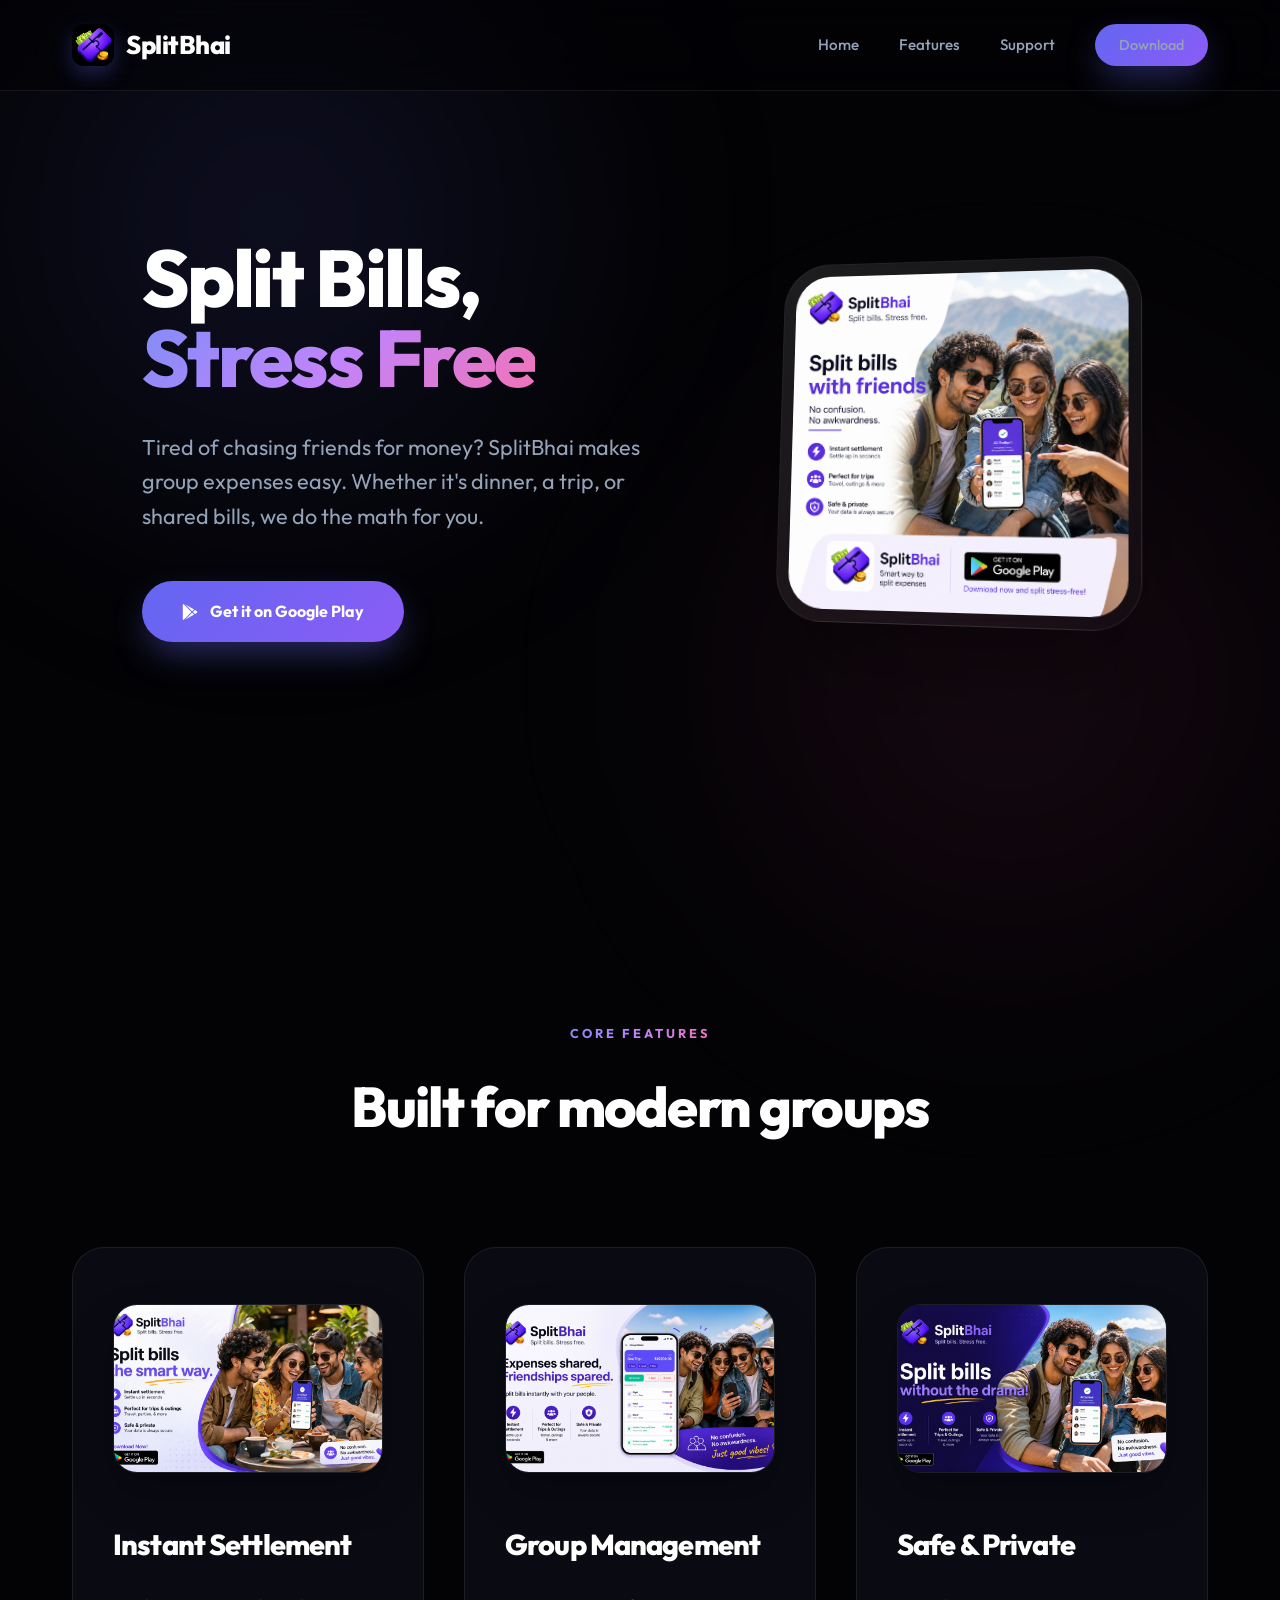
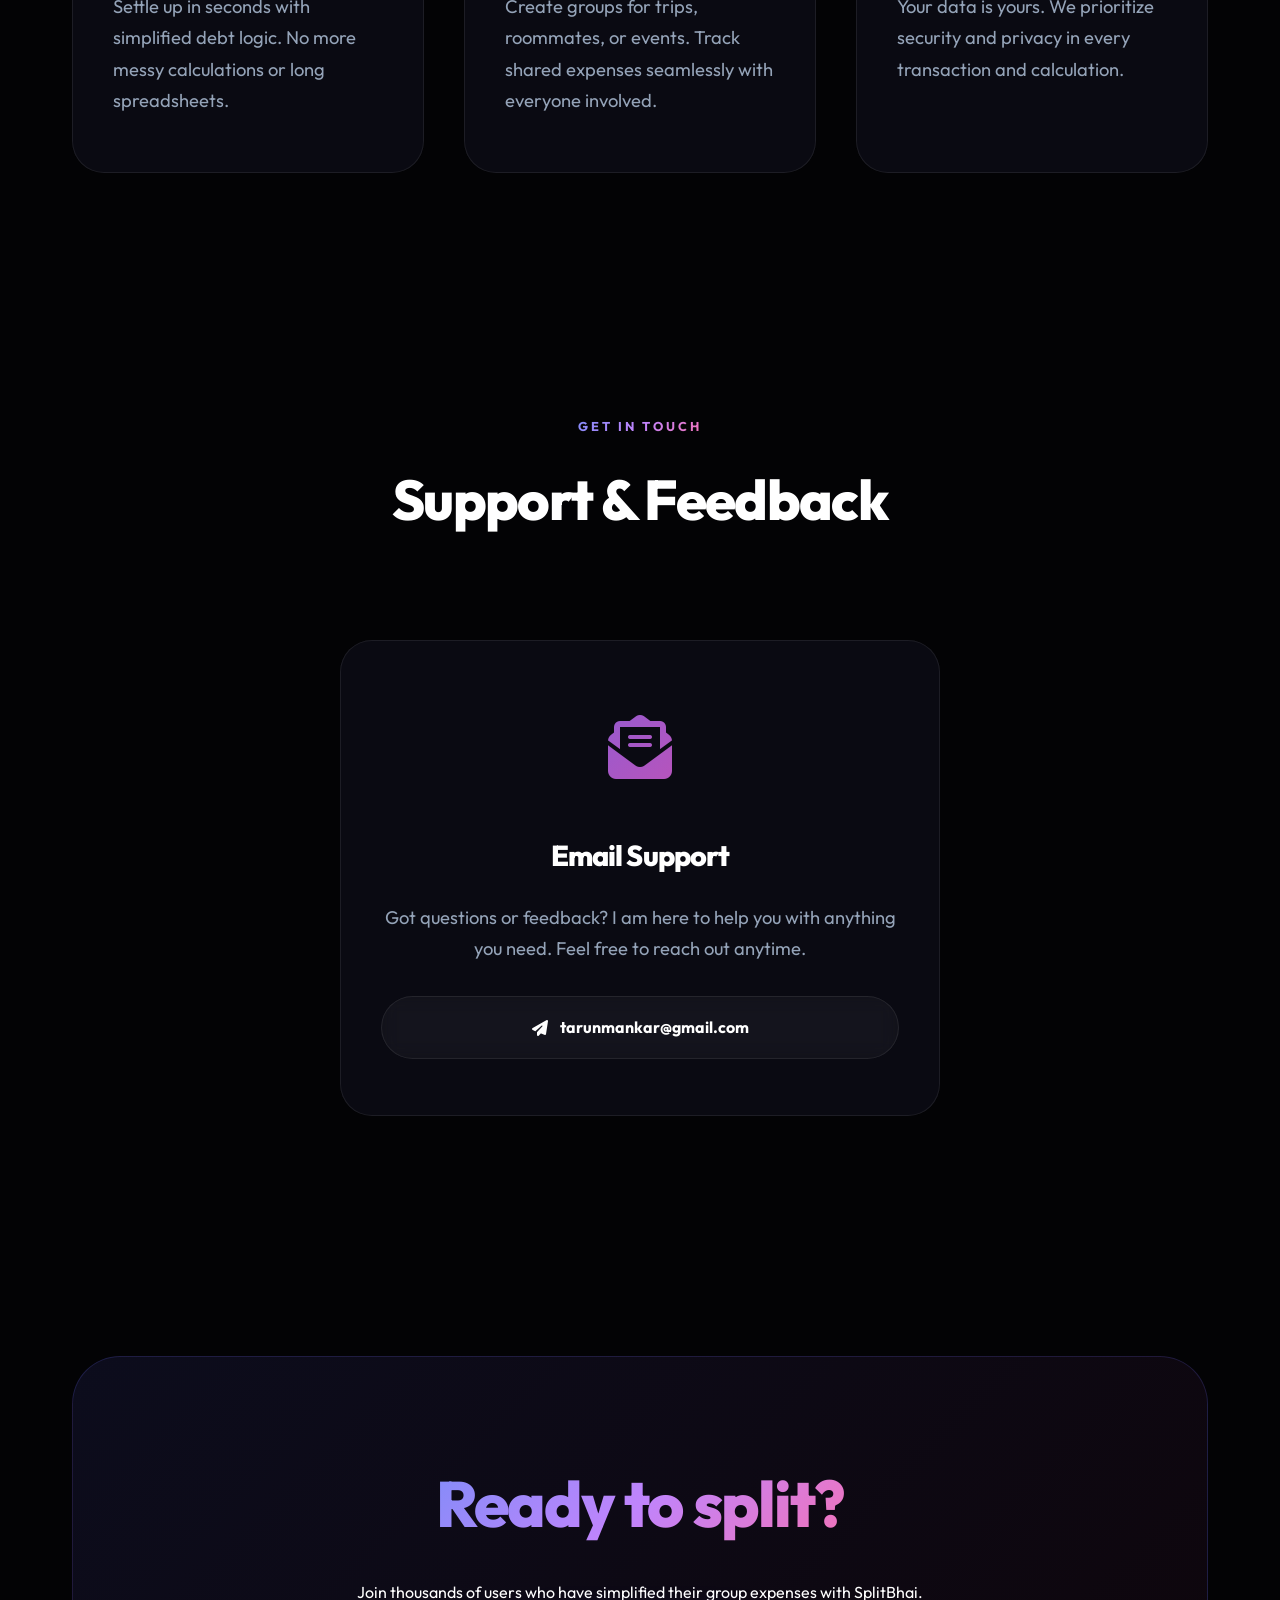
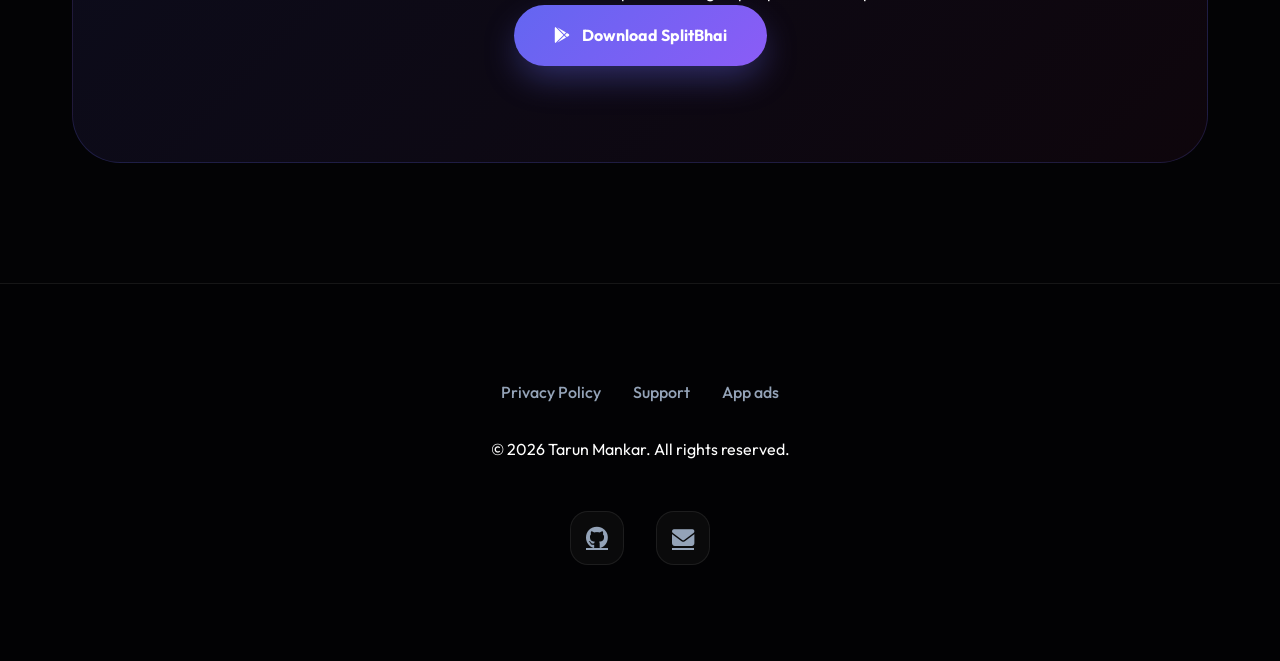
==== commit 0085dc11: "docs: update privacy policy and fix mobile support visibility" ====
--- a/index.html
+++ b/index.html
@@ -24,11 +24,11 @@
     <div class="bg-blob blob-1"></div>
     <div class="bg-blob blob-2"></div>
 
-    <header>
+    <header id="main-header">
         <div class="container">
             <nav>
                 <a href="#" class="logo">
-                    <img src="images/logo.png" alt="SplitBhai Logo"> SplitBhai
+                    <img src="images/logo.png" alt="SplitBhai Logo"> <span>SplitBhai</span>
                 </a>
                 <div class="menu-toggle" id="mobile-menu">
                     <span></span>
@@ -38,10 +38,9 @@
                 <ul class="nav-links" id="nav-list">
                     <li><a href="#home">Home</a></li>
                     <li><a href="#features">Features</a></li>
-                    <li><a href="https://play.google.com/store/apps/details?id=com.splitbhai.app" target="_blank">Download</a></li>
                     <li><a href="#support">Support</a></li>
+                    <li><a href="https://play.google.com/store/apps/details?id=com.splitbhai.app" class="btn btn-primary" style="padding: 0.6rem 1.5rem; font-size: 0.9rem;">Download</a></li>
                 </ul>
-                <a href="https://play.google.com/store/apps/details?id=com.splitbhai.app" class="btn btn-secondary">Get Started</a>
             </nav>
         </div>
     </header>
@@ -56,7 +55,7 @@
                         <p>Tired of chasing friends for money? SplitBhai makes group expenses easy. Whether it's dinner, a trip, or shared bills, we do the math for you.</p>
                         <div class="hero-btns">
                             <a href="https://play.google.com/store/apps/details?id=com.splitbhai.app" class="btn btn-primary">
-                                <i class="fab fa-google-play"></i> Download Now
+                                <i class="fab fa-google-play"></i> Get it on Google Play
                             </a>
                         </div>
                     </div>
@@ -73,8 +72,8 @@
         <section class="features" id="features">
             <div class="container">
                 <div class="section-title">
-                    <p class="gradient-text" style="font-weight: 600; text-transform: uppercase; letter-spacing: 2px;">Why SplitBhai?</p>
-                    <h2>Everything you need</h2>
+                    <p class="gradient-text" style="font-weight: 700; text-transform: uppercase; letter-spacing: 3px; font-size: 0.8rem;">Core Features</p>
+                    <h2>Built for modern groups</h2>
                 </div>
                 <div class="features-grid">
                     <div class="feature-card">
@@ -106,18 +105,18 @@
         <section class="support" id="support">
             <div class="container">
                 <div class="section-title">
-                    <p class="gradient-text" style="font-weight: 600; text-transform: uppercase; letter-spacing: 2px;">Need Help?</p>
-                    <h2>Support & Contact</h2>
+                    <p class="gradient-text" style="font-weight: 700; text-transform: uppercase; letter-spacing: 3px; font-size: 0.8rem;">Get in touch</p>
+                    <h2>Support & Feedback</h2>
                 </div>
                 <div class="support-grid solo-support">
-                    <div class="feature-card" style="padding: 2.5rem; max-width: 500px; margin: 0 auto;">
+                    <div class="feature-card" style="max-width: 600px; margin: 0 auto; text-align: center;">
                         <div class="support-icon">
                             <i class="fas fa-envelope-open-text"></i>
                         </div>
                         <h3>Email Support</h3>
                         <p>Got questions or feedback? I am here to help you with anything you need. Feel free to reach out anytime.</p>
-                        <a href="mailto:tarunmankar@gmail.com" class="btn btn-secondary" style="margin-top: 1rem; width: 100%; justify-content: center;">
-                            <i class="fas fa-paper-plane"></i> Send an Email
+                        <a href="mailto:tarunmankar@gmail.com" class="btn btn-secondary" style="margin-top: 2rem; width: 100%; justify-content: center;">
+                            <i class="fas fa-paper-plane"></i> tarunmankar@gmail.com
                         </a>
                     </div>
                 </div>
@@ -127,11 +126,11 @@
         <!-- CTA Section -->
         <section class="cta">
             <div class="container">
-                <div class="feature-card" style="text-align: center; padding: 5rem 2rem;">
-                    <h2 style="font-size: 3rem; margin-bottom: 1.5rem;">Ready to split?</h2>
-                    <p style="font-size: 1.25rem; color: var(--text-muted); margin-bottom: 2.5rem; max-width: 600px; margin-left: auto; margin-right: auto;">Join thousands of users who have simplified their group expenses with SplitBhai.</p>
+                <div class="cta-card">
+                    <h2 class="gradient-text">Ready to split?</h2>
+                    <p>Join thousands of users who have simplified their group expenses with SplitBhai.</p>
                     <a href="https://play.google.com/store/apps/details?id=com.splitbhai.app" class="btn btn-primary">
-                        <i class="fab fa-google-play"></i> Get it on Google Play
+                        <i class="fab fa-google-play"></i> Download SplitBhai
                     </a>
                 </div>
             </div>
@@ -142,8 +141,8 @@
         <div class="container">
             <div class="footer-links">
                 <a href="privacy.html">Privacy Policy</a>
-                <span class="separator">|</span>
                 <a href="#support">Support</a>
+                <a href="https://play.google.com/store/apps/details?id=com.splitbhai.app">App ads</a>
             </div>
             <p>&copy; 2026 Tarun Mankar. All rights reserved.</p>
             <div class="social-links">
--- a/style.css
+++ b/style.css
@@ -1,15 +1,15 @@
 :root {
     --primary: #6366f1;
-    --primary-dark: #4f46e5;
-    --secondary: #a855f7;
-    --accent: #f43f5e;
-    --bg-dark: #0a0a0f;
-    --bg-card: rgba(30, 30, 40, 0.6);
-    --text-main: #f8fafc;
+    --primary-glow: rgba(99, 102, 241, 0.5);
+    --secondary: #8b5cf6;
+    --accent: #ec4899;
+    --bg-dark: #030305;
+    --bg-card: rgba(15, 15, 25, 0.7);
+    --text-main: #ffffff;
     --text-muted: #94a3b8;
-    --glass-border: rgba(255, 255, 255, 0.1);
-    --glass-shadow: 0 8px 32px 0 rgba(0, 0, 0, 0.37);
-    --transition: all 0.3s cubic-bezier(0.4, 0, 0.2, 1);
+    --glass-border: rgba(255, 255, 255, 0.08);
+    --glass-shadow: 0 20px 50px rgba(0, 0, 0, 0.5);
+    --transition: all 0.4s cubic-bezier(0.23, 1, 0.32, 1);
 }
 
 * {
@@ -19,6 +19,10 @@
     font-family: 'Outfit', sans-serif;
 }
 
+html {
+    scroll-behavior: smooth;
+}
+
 body {
     background-color: var(--bg-dark);
     color: var(--text-main);
@@ -26,37 +30,39 @@
     line-height: 1.6;
 }
 
-/* Background Gradients */
+/* Premium Mesh Background */
 .bg-blob {
     position: fixed;
-    width: 600px;
-    height: 600px;
-    background: radial-gradient(circle, rgba(99, 102, 241, 0.15) 0%, rgba(168, 85, 247, 0.05) 50%, transparent 100%);
+    width: 800px;
+    height: 800px;
+    background: radial-gradient(circle, rgba(99, 102, 241, 0.12) 0%, rgba(139, 92, 246, 0.05) 50%, transparent 100%);
     border-radius: 50%;
     z-index: -1;
-    filter: blur(80px);
-    animation: move 20s infinite alternate;
-}
-
-.blob-1 { top: -10%; left: -10%; }
-.blob-2 { bottom: -10%; right: -10%; animation-delay: -5s; }
+    filter: blur(100px);
+    animation: move 25s infinite alternate ease-in-out;
+}
+
+.blob-1 { top: -20%; left: -10%; background: radial-gradient(circle, rgba(99, 102, 241, 0.15) 0%, transparent 70%); }
+.blob-2 { bottom: -20%; right: -10%; background: radial-gradient(circle, rgba(236, 72, 153, 0.1) 0%, transparent 70%); animation-delay: -7s; }
 
 @keyframes move {
-    from { transform: translate(0, 0); }
-    to { transform: translate(100px, 100px); }
+    0% { transform: translate(0, 0) scale(1); }
+    50% { transform: translate(50px, 100px) scale(1.1); }
+    100% { transform: translate(-50px, -50px) scale(0.9); }
 }
 
 /* Typography */
 h1, h2, h3 {
     font-weight: 800;
-    letter-spacing: -0.02em;
+    letter-spacing: -0.03em;
 }
 
 .gradient-text {
-    background: linear-gradient(135deg, var(--primary), var(--secondary));
+    background: linear-gradient(135deg, #818cf8 0%, #c084fc 50%, #f472b6 100%);
     -webkit-background-clip: text;
     background-clip: text;
     -webkit-text-fill-color: transparent;
+    display: inline-block;
 }
 
 /* Layout */
@@ -67,7 +73,7 @@
 }
 
 section {
-    padding: 100px 0;
+    padding: 120px 0;
 }
 
 /* Header */
@@ -76,16 +82,17 @@
     top: 0;
     width: 100%;
     z-index: 1000;
+    padding: 1.5rem 0;
+    background: rgba(3, 3, 5, 0.6);
+    backdrop-filter: blur(20px);
+    border-bottom: 1px solid var(--glass-border);
+    transition: var(--transition);
+}
+
+header.scrolled {
     padding: 1rem 0;
-    background: rgba(10, 10, 15, 0.7);
-    backdrop-filter: blur(15px);
-    border-bottom: 1px solid var(--glass-border);
-    transition: var(--transition);
-}
-
-header.scrolled {
-    padding: 0.75rem 0;
-    background: rgba(10, 10, 15, 0.9);
+    background: rgba(3, 3, 5, 0.85);
+    box-shadow: 0 10px 30px rgba(0,0,0,0.3);
 }
 
 nav {
@@ -94,26 +101,27 @@
     align-items: center;
 }
 
-/* Mobile Menu Toggle */
-.menu-toggle {
-    display: none;
-    flex-direction: column;
-    gap: 5px;
-    cursor: pointer;
-    z-index: 1001;
-}
-
-.menu-toggle span {
-    width: 25px;
-    height: 3px;
-    background: var(--text-main);
-    border-radius: 5px;
-    transition: var(--transition);
+.logo {
+    font-size: 1.6rem;
+    font-weight: 800;
+    color: var(--text-main);
+    text-decoration: none;
+    display: flex;
+    align-items: center;
+    gap: 0.75rem;
+    letter-spacing: -0.5px;
+}
+
+.logo img {
+    width: 42px;
+    height: 42px;
+    border-radius: 12px;
+    box-shadow: 0 8px 20px rgba(99, 102, 241, 0.3);
 }
 
 .nav-links {
     display: flex;
-    gap: 2rem;
+    gap: 2.5rem;
     list-style: none;
     align-items: center;
 }
@@ -122,39 +130,42 @@
     text-decoration: none;
     color: var(--text-muted);
     font-weight: 500;
+    font-size: 0.95rem;
     transition: var(--transition);
 }
 
 .nav-links a:hover {
     color: var(--text-main);
+    text-shadow: 0 0 15px rgba(255,255,255,0.3);
 }
 
 /* Hero Section */
 .hero {
-    height: 100vh;
-    display: flex;
-    align-items: center;
-    padding-top: 80px;
+    min-height: 100vh;
+    display: flex;
+    align-items: center;
+    padding-top: 100px;
 }
 
 .hero-grid {
     display: grid;
-    grid-template-columns: 1fr 1fr;
-    gap: 4rem;
+    grid-template-columns: 1.2fr 0.8fr;
+    gap: 5rem;
     align-items: center;
 }
 
 .hero-content h1 {
-    font-size: 4.5rem;
-    line-height: 1.1;
-    margin-bottom: 1.5rem;
+    font-size: 5rem;
+    line-height: 1;
+    margin-bottom: 2rem;
 }
 
 .hero-content p {
-    font-size: 1.25rem;
+    font-size: 1.35rem;
     color: var(--text-muted);
-    margin-bottom: 2.5rem;
-    max-width: 500px;
+    margin-bottom: 3rem;
+    max-width: 550px;
+    font-weight: 400;
 }
 
 .hero-visual {
@@ -166,24 +177,25 @@
 .mockup-container {
     position: relative;
     width: 100%;
-    max-width: 500px;
-    border-radius: 40px;
-    padding: 10px;
-    background: var(--glass-border);
+    max-width: 400px;
+    border-radius: 48px;
+    padding: 12px;
+    background: linear-gradient(135deg, rgba(255,255,255,0.1), rgba(255,255,255,0.02));
     backdrop-filter: blur(20px);
     border: 1px solid var(--glass-border);
-    box-shadow: var(--glass-shadow);
-    transform: perspective(1000px) rotateY(-15deg) rotateX(10deg);
+    box-shadow: 0 50px 100px -20px rgba(0,0,0,0.5);
+    transform: perspective(1000px) rotateY(-10deg) rotateX(5deg);
     transition: var(--transition);
 }
 
 .mockup-container:hover {
-    transform: perspective(1000px) rotateY(0deg) rotateX(0deg);
+    transform: perspective(1000px) rotateY(0deg) rotateX(0deg) translateY(-20px);
+    box-shadow: 0 70px 120px -30px rgba(99, 102, 241, 0.2);
 }
 
 .mockup-container img {
     width: 100%;
-    border-radius: 30px;
+    border-radius: 36px;
     display: block;
 }
 
@@ -192,82 +204,100 @@
     display: inline-flex;
     align-items: center;
     gap: 0.75rem;
-    padding: 1rem 2rem;
+    padding: 1.1rem 2.5rem;
     border-radius: 50px;
-    font-weight: 600;
+    font-weight: 700;
     text-decoration: none;
     transition: var(--transition);
     cursor: pointer;
     border: none;
+    font-size: 1rem;
 }
 
 .btn-primary {
-    background: linear-gradient(135deg, var(--primary), var(--secondary));
+    background: linear-gradient(135deg, #6366f1 0%, #8b5cf6 100%);
     color: white;
-    box-shadow: 0 10px 20px rgba(99, 102, 241, 0.3);
+    box-shadow: 0 15px 35px -5px rgba(99, 102, 241, 0.4);
 }
 
 .btn-primary:hover {
-    transform: translateY(-3px);
-    box-shadow: 0 15px 30px rgba(99, 102, 241, 0.4);
+    transform: translateY(-5px);
+    box-shadow: 0 25px 50px -10px rgba(99, 102, 241, 0.5);
+    filter: brightness(1.1);
 }
 
 .btn-secondary {
-    background: rgba(255, 255, 255, 0.05);
+    background: rgba(255, 255, 255, 0.03);
     color: var(--text-main);
     border: 1px solid var(--glass-border);
     backdrop-filter: blur(10px);
 }
 
 .btn-secondary:hover {
-    background: rgba(255, 255, 255, 0.1);
+    background: rgba(255, 255, 255, 0.08);
+    border-color: rgba(255,255,255,0.2);
+    transform: translateY(-3px);
 }
 
 /* Features Section */
 .section-title {
     text-align: center;
-    margin-bottom: 4rem;
+    margin-bottom: 6rem;
 }
 
 .section-title h2 {
-    font-size: 3rem;
-    margin-bottom: 1rem;
+    font-size: 3.5rem;
+    margin-top: 1rem;
 }
 
 .features-grid {
     display: grid;
-    grid-template-columns: repeat(auto-fit, minmax(300px, 1fr));
-    gap: 2rem;
+    grid-template-columns: repeat(3, 1fr);
+    gap: 2.5rem;
 }
 
 .feature-card {
     background: var(--bg-card);
-    padding: 3rem 2rem;
-    border-radius: 24px;
+    padding: 3.5rem 2.5rem;
+    border-radius: 32px;
     border: 1px solid var(--glass-border);
-    backdrop-filter: blur(10px);
-    transition: var(--transition);
-    text-align: center;
+    backdrop-filter: blur(20px);
+    transition: var(--transition);
+    position: relative;
+    overflow: hidden;
+}
+
+.feature-card::before {
+    content: '';
+    position: absolute;
+    top: 0;
+    left: 0;
+    width: 100%;
+    height: 100%;
+    background: linear-gradient(135deg, var(--primary), transparent);
+    opacity: 0;
+    transition: var(--transition);
+    z-index: -1;
 }
 
 .feature-card:hover {
-    transform: translateY(-10px);
-    background: rgba(40, 40, 50, 0.8);
-    border-color: var(--primary);
+    transform: translateY(-15px);
+    border-color: rgba(99, 102, 241, 0.3);
+    box-shadow: 0 30px 60px rgba(0,0,0,0.4);
+}
+
+.feature-card:hover::before {
+    opacity: 0.05;
 }
 
 .feature-icon {
     width: 100%;
-    aspect-ratio: 16 / 9;
-    margin: 0 auto 2.5rem;
-    display: flex;
-    align-items: center;
-    justify-content: center;
+    aspect-ratio: 16 / 10;
+    margin-bottom: 3rem;
     border-radius: 24px;
     overflow: hidden;
-    background: rgba(255, 255, 255, 0.03);
     border: 1px solid var(--glass-border);
-    box-shadow: 0 10px 30px rgba(0, 0, 0, 0.2);
+    box-shadow: 0 20px 40px rgba(0,0,0,0.3);
 }
 
 .feature-icon img {
@@ -278,83 +308,66 @@
 }
 
 .feature-card:hover .feature-icon img {
-    transform: scale(1.08);
+    transform: scale(1.1);
 }
 
 .feature-card h3 {
-    font-size: 1.75rem;
-    margin-bottom: 1.25rem;
-    background: linear-gradient(135deg, #fff 0%, var(--text-muted) 100%);
+    font-size: 1.8rem;
+    margin-bottom: 1.5rem;
+    color: #fff;
+}
+
+.feature-card p {
+    color: var(--text-muted);
+    font-size: 1.15rem;
+    line-height: 1.7;
+}
+
+/* Support Section */
+.support-icon {
+    font-size: 4rem;
+    background: linear-gradient(135deg, var(--primary), var(--accent));
     -webkit-background-clip: text;
     background-clip: text;
     -webkit-text-fill-color: transparent;
-}
-
-.feature-card p {
-    color: var(--text-muted);
-    font-size: 1.1rem;
-    line-height: 1.6;
-}
-
-.support-grid {
-    display: grid;
-    grid-template-columns: repeat(auto-fit, minmax(300px, 1fr));
+    margin-bottom: 2rem;
+}
+
+/* CTA Section */
+.cta-card {
+    background: linear-gradient(135deg, rgba(99, 102, 241, 0.1), rgba(236, 72, 153, 0.05));
+    border: 1px solid rgba(99, 102, 241, 0.2);
+    text-align: center;
+    padding: 6rem 3rem;
+    border-radius: 48px;
+    position: relative;
+    overflow: hidden;
+}
+
+.cta-card h2 {
+    font-size: 4rem;
+    margin-bottom: 1.5rem;
+}
+
+/* Footer */
+footer {
+    padding: 6rem 0;
+    border-top: 1px solid var(--glass-border);
+    text-align: center;
+    background: rgba(0,0,0,0.2);
+}
+
+.footer-links {
+    margin-bottom: 2rem;
+    display: flex;
+    justify-content: center;
     gap: 2rem;
-    max-width: 900px;
-    margin: 0 auto;
-}
-
-.support-grid.solo-support {
-    display: block;
-    text-align: center;
-}
-
-.support-icon {
-    font-size: 3rem;
-    color: var(--primary);
-    margin-bottom: 1.5rem;
-}
-
-.support-socials {
-    display: flex;
-    justify-content: center;
-    gap: 1rem;
-    margin-top: 1.5rem;
-}
-
-.social-btn {
-    width: 50px;
-    height: 50px;
-    border-radius: 50%;
-    background: rgba(255, 255, 255, 0.05);
-    border: 1px solid var(--glass-border);
-    display: flex;
-    align-items: center;
-    justify-content: center;
-    color: var(--text-main);
-    text-decoration: none;
-    font-size: 1.25rem;
-    transition: var(--transition);
-}
-
-.social-btn:hover {
-    background: var(--primary);
-    transform: translateY(-5px);
-    box-shadow: 0 10px 20px rgba(99, 102, 241, 0.3);
-}
-
-.footer-links {
-    margin-bottom: 1.5rem;
-    display: flex;
-    justify-content: center;
-    align-items: center;
-    gap: 1rem;
 }
 
 .footer-links a {
     color: var(--text-muted);
     text-decoration: none;
-    font-size: 0.9rem;
+    font-weight: 500;
     transition: var(--transition);
 }
 
@@ -362,120 +375,73 @@
     color: var(--primary);
 }
 
-.footer-links .separator {
-    color: rgba(255, 255, 255, 0.1);
-    font-size: 0.8rem;
-}
-
-/* Footer */
-footer {
-    padding: 4rem 0;
-    border-top: 1px solid var(--glass-border);
-    text-align: center;
+.social-links {
+    display: flex;
+    justify-content: center;
+    gap: 2rem;
+    margin-top: 3rem;
+}
+
+.social-links a {
+    width: 54px;
+    height: 54px;
+    border-radius: 18px;
+    background: rgba(255,255,255,0.03);
+    border: 1px solid var(--glass-border);
+    display: flex;
+    align-items: center;
+    justify-content: center;
     color: var(--text-muted);
-}
-
-.logo {
-    font-size: 1.5rem;
-    font-weight: 800;
-    color: var(--text-main);
-    text-decoration: none;
-    display: flex;
-    align-items: center;
-    gap: 0.75rem;
-}
-
-.logo img {
-    width: 40px;
-    height: 40px;
-    border-radius: 10px;
-    box-shadow: 0 4px 15px rgba(124, 58, 237, 0.3);
-}
-
-.social-links {
-    display: flex;
-    justify-content: center;
-    gap: 1.5rem;
-    margin-top: 2rem;
-}
-
-.social-links a {
-    color: var(--text-muted);
-    font-size: 1.5rem;
+    font-size: 1.4rem;
     transition: var(--transition);
 }
 
 .social-links a:hover {
-    color: var(--primary);
+    background: var(--primary);
+    color: white;
+    transform: translateY(-8px) rotate(8deg);
+    box-shadow: 0 15px 30px rgba(99, 102, 241, 0.3);
+}
+
+/* Mobile Menu */
+.menu-toggle {
+    display: none;
 }
 
 /* Responsive */
+@media (max-width: 1200px) {
+    .hero-content h1 { font-size: 4rem; }
+    .features-grid { grid-template-columns: repeat(2, 1fr); }
+}
+
 @media (max-width: 992px) {
     .hero-grid {
         grid-template-columns: 1fr;
         text-align: center;
-        gap: 3rem;
+        gap: 4rem;
     }
-    
-    .hero-content p {
-        margin-left: auto;
-        margin-right: auto;
+    .hero-content h1 { font-size: 3.5rem; }
+    .hero-content p { margin: 0 auto 3rem; }
+    .mockup-container { transform: none; margin: 0 auto; }
+}
+
+@media (max-width: 768px) {
+    .features-grid { grid-template-columns: 1fr; }
+    .cta-card h2 { font-size: 2.8rem; }
+    .hero-content h1 { font-size: 3rem; }
+    .nav-links { display: none; }
+    .btn-secondary.header-btn { display: none; }
+}
+
+@media (max-width: 480px) {
+    .container { padding: 0 1.25rem; }
+    .hero-content h1 { font-size: 2.5rem; }
+    .section-title h2 { font-size: 2.2rem; }
+    .feature-card { padding: 2.5rem 1.5rem; }
+    .btn { padding: 1rem 1.5rem; font-size: 0.9rem; }
+    .support-grid.solo-support .btn {
+        word-break: break-all;
+        flex-direction: column;
+        gap: 0.5rem;
     }
-    
-    .hero-content h1 {
-        font-size: 3.5rem;
-    }
-    
-    .mockup-container {
-        transform: none;
-        margin: 0 auto;
-    }
-}
-
-@media (max-width: 768px) {
-    .menu-toggle {
-        display: flex;
-        flex-direction: column;
-        justify-content: center;
-        width: 30px;
-        height: 30px;
-    }
-
-    .nav-links {
-        position: fixed;
-        top: 0;
-        right: -100%;
-        width: 100%;
-        height: 100vh;
-        background: rgba(10, 10, 15, 0.95);
-        backdrop-filter: blur(20px);
-        flex-direction: column;
-        justify-content: center;
-        padding: 2rem;
-        transition: 0.4s cubic-bezier(0.4, 0, 0.2, 1);
-    }
-
-    .nav-links.active {
-        right: 0;
-    }
-    
-    .nav-links li {
-        margin: 1.5rem 0;
-    }
-    
-    section {
-        padding: 100px 0 60px;
-    }
-    
-    .hero {
-        padding: 140px 0 60px;
-    }
-    
-    .hero-content h1 {
-        font-size: 2.75rem;
-    }
-
-    .btn-secondary {
-        display: none; /* Hide on mobile to save space in header */
-    }
-}
+}
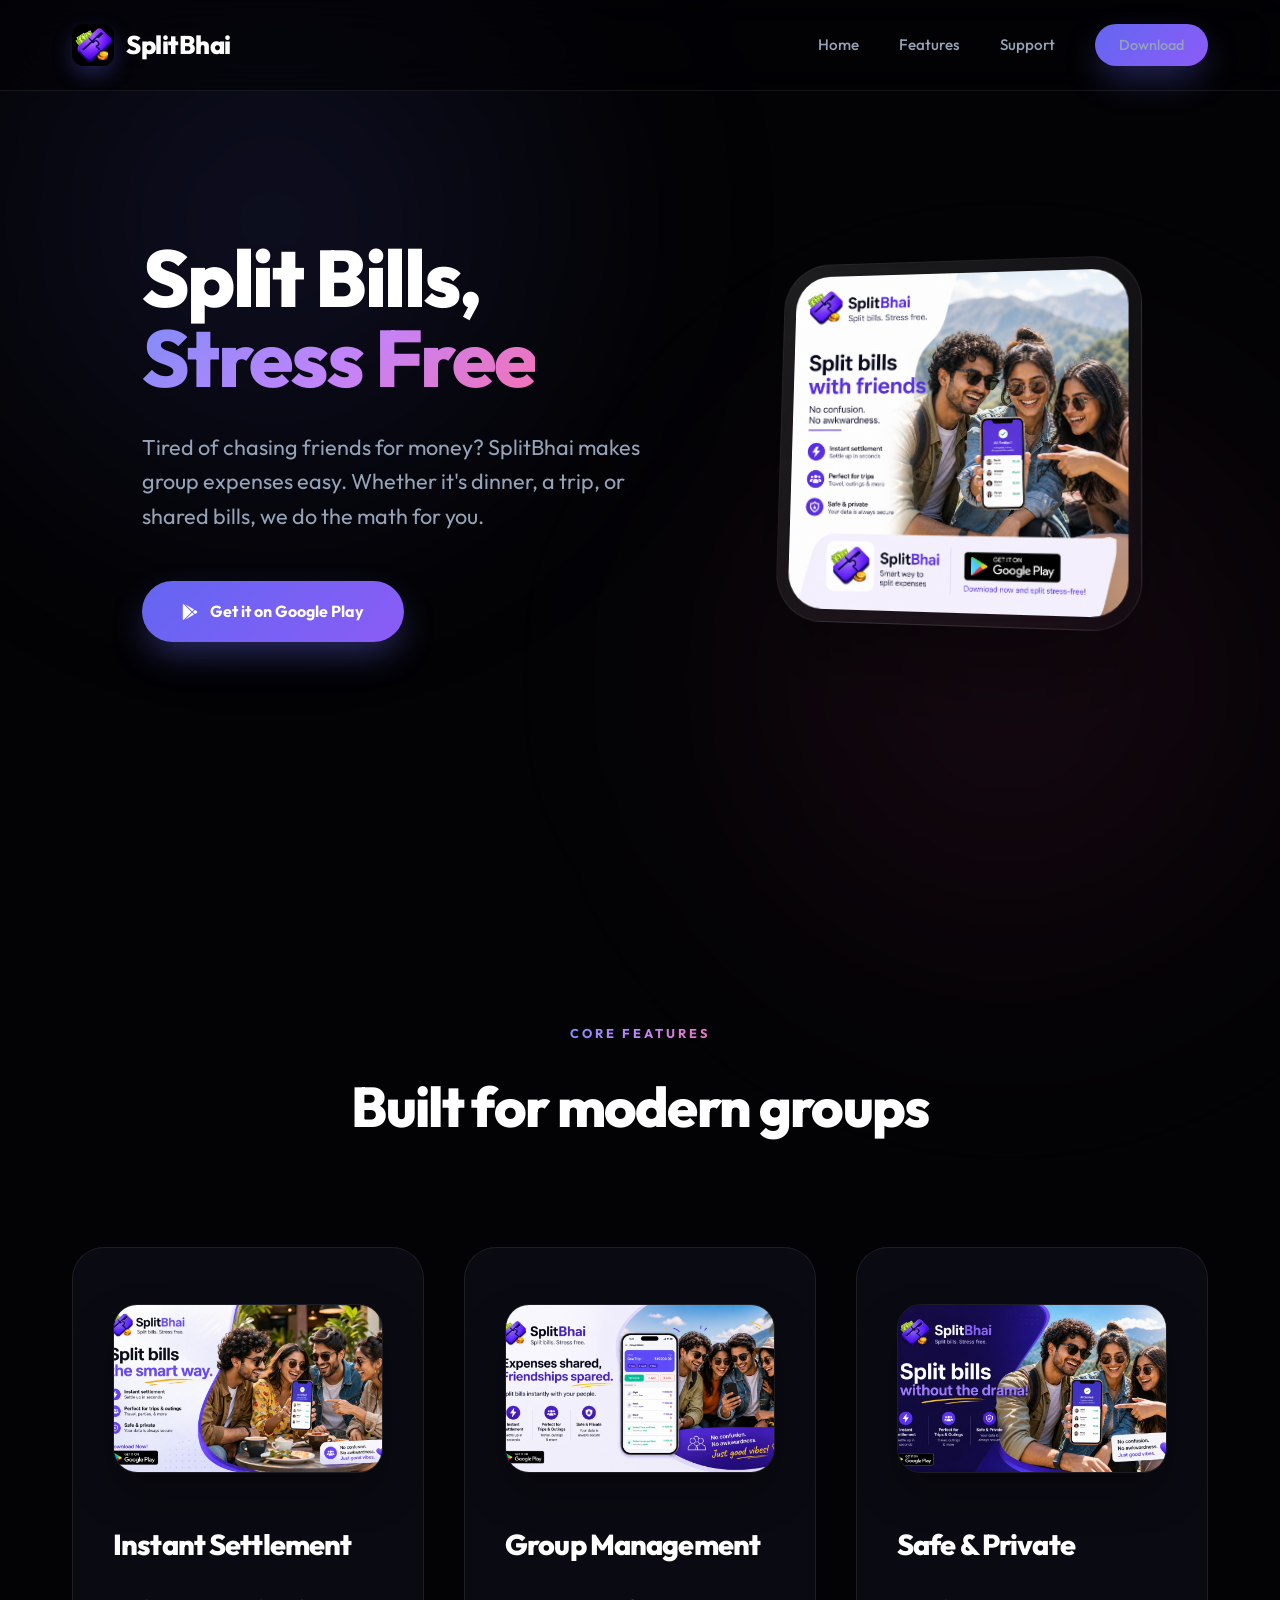
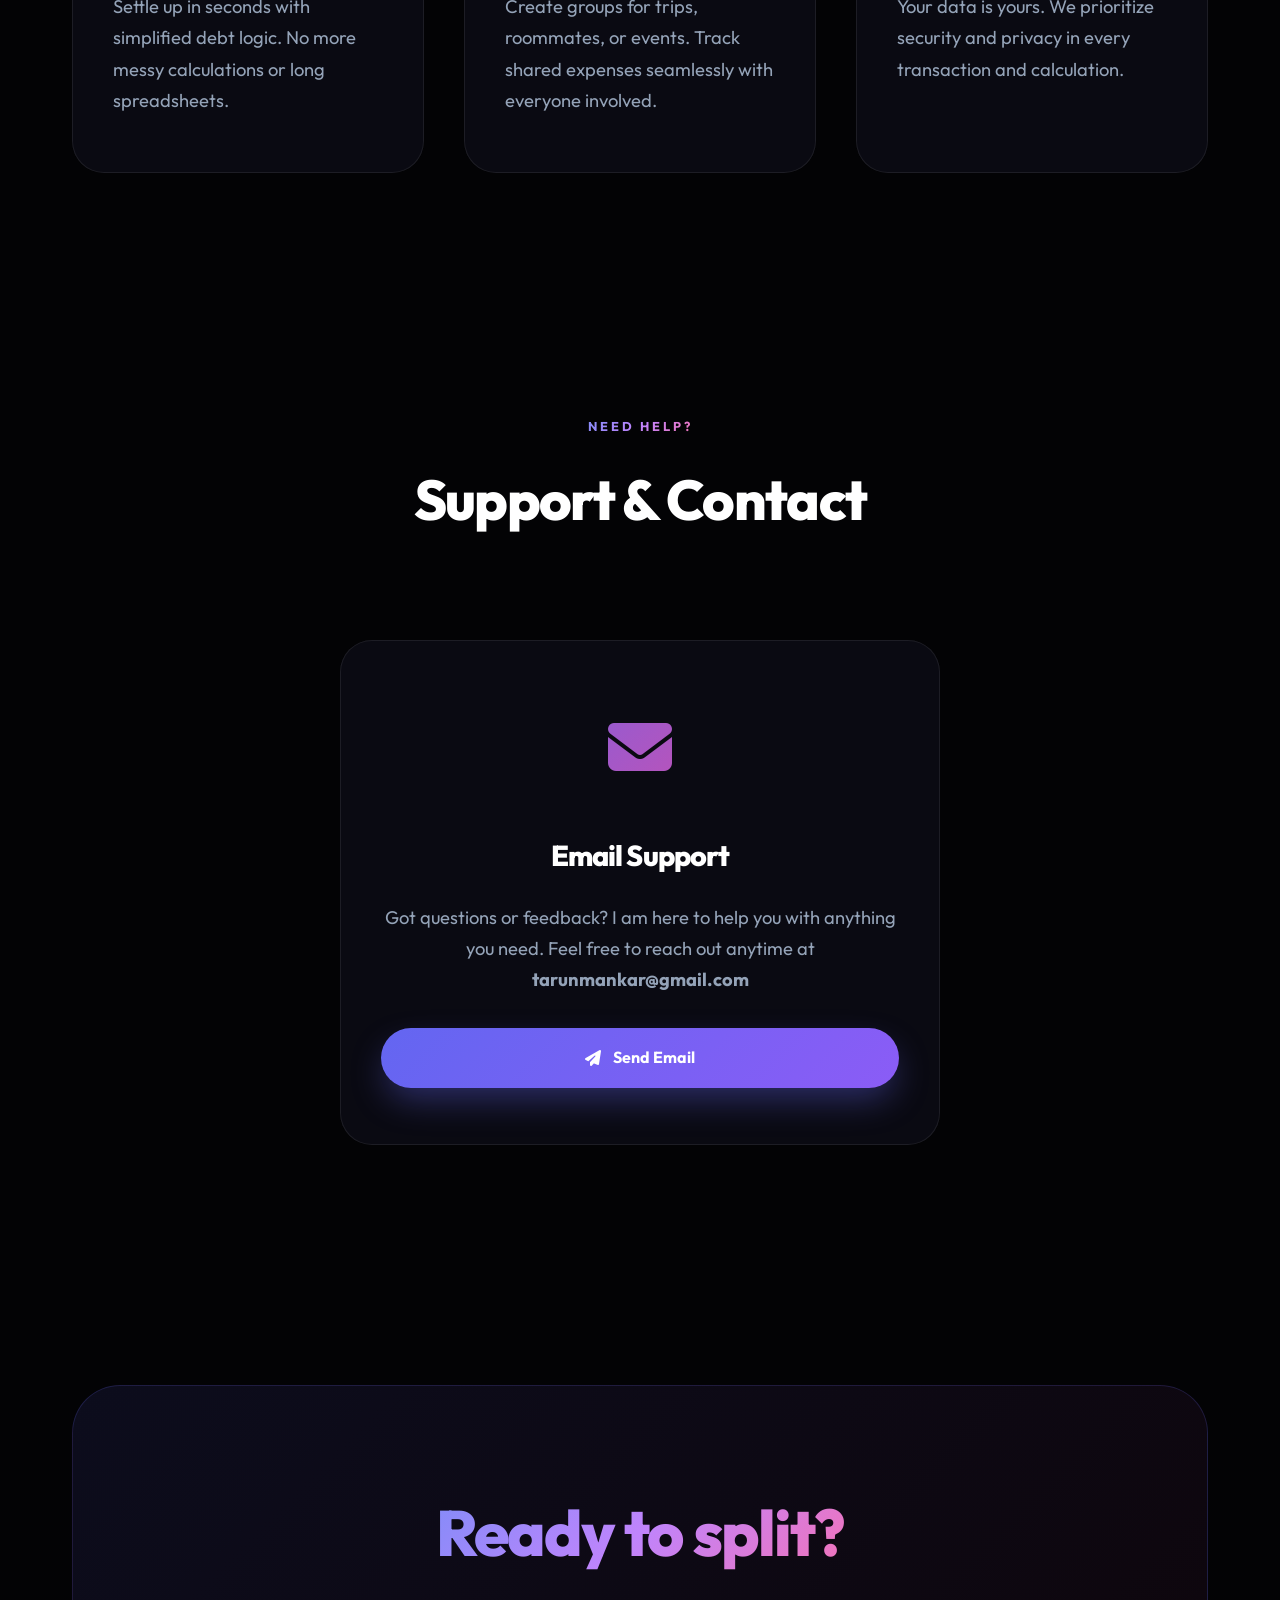
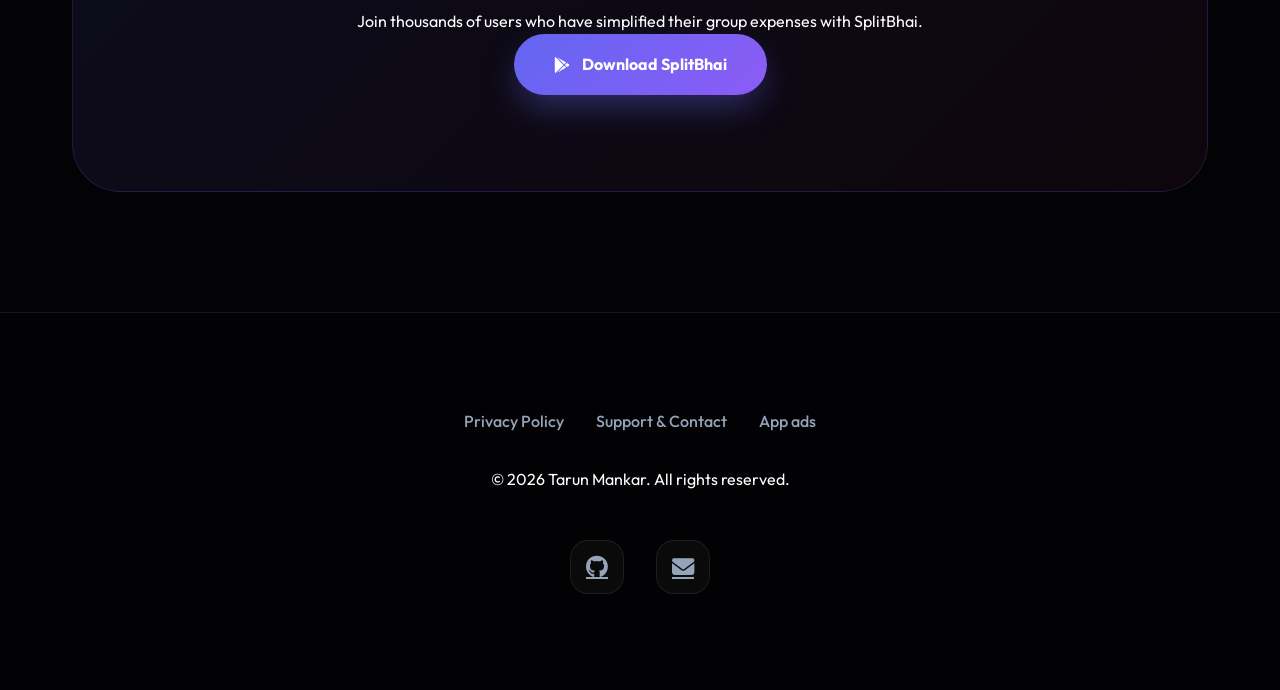
==== commit d3310c3d: "fix: make email support address visible and match UI with screenshot" ====
--- a/index.html
+++ b/index.html
@@ -105,18 +105,18 @@
         <section class="support" id="support">
             <div class="container">
                 <div class="section-title">
-                    <p class="gradient-text" style="font-weight: 700; text-transform: uppercase; letter-spacing: 3px; font-size: 0.8rem;">Get in touch</p>
-                    <h2>Support & Feedback</h2>
+                    <p class="gradient-text" style="font-weight: 700; text-transform: uppercase; letter-spacing: 3px; font-size: 0.8rem;">NEED HELP?</p>
+                    <h2>Support & Contact</h2>
                 </div>
                 <div class="support-grid solo-support">
                     <div class="feature-card" style="max-width: 600px; margin: 0 auto; text-align: center;">
                         <div class="support-icon">
-                            <i class="fas fa-envelope-open-text"></i>
+                            <i class="fas fa-envelope"></i>
                         </div>
                         <h3>Email Support</h3>
-                        <p>Got questions or feedback? I am here to help you with anything you need. Feel free to reach out anytime.</p>
-                        <a href="mailto:tarunmankar@gmail.com" class="btn btn-secondary" style="margin-top: 2rem; width: 100%; justify-content: center;">
-                            <i class="fas fa-paper-plane"></i> tarunmankar@gmail.com
+                        <p>Got questions or feedback? I am here to help you with anything you need. Feel free to reach out anytime at <strong>tarunmankar@gmail.com</strong></p>
+                        <a href="mailto:tarunmankar@gmail.com" class="btn btn-primary" style="margin-top: 2rem; width: 100%; justify-content: center;">
+                            <i class="fas fa-paper-plane"></i> Send Email
                         </a>
                     </div>
                 </div>
@@ -141,7 +141,7 @@
         <div class="container">
             <div class="footer-links">
                 <a href="privacy.html">Privacy Policy</a>
-                <a href="#support">Support</a>
+                <a href="#support">Support & Contact</a>
                 <a href="https://play.google.com/store/apps/details?id=com.splitbhai.app">App ads</a>
             </div>
             <p>&copy; 2026 Tarun Mankar. All rights reserved.</p>
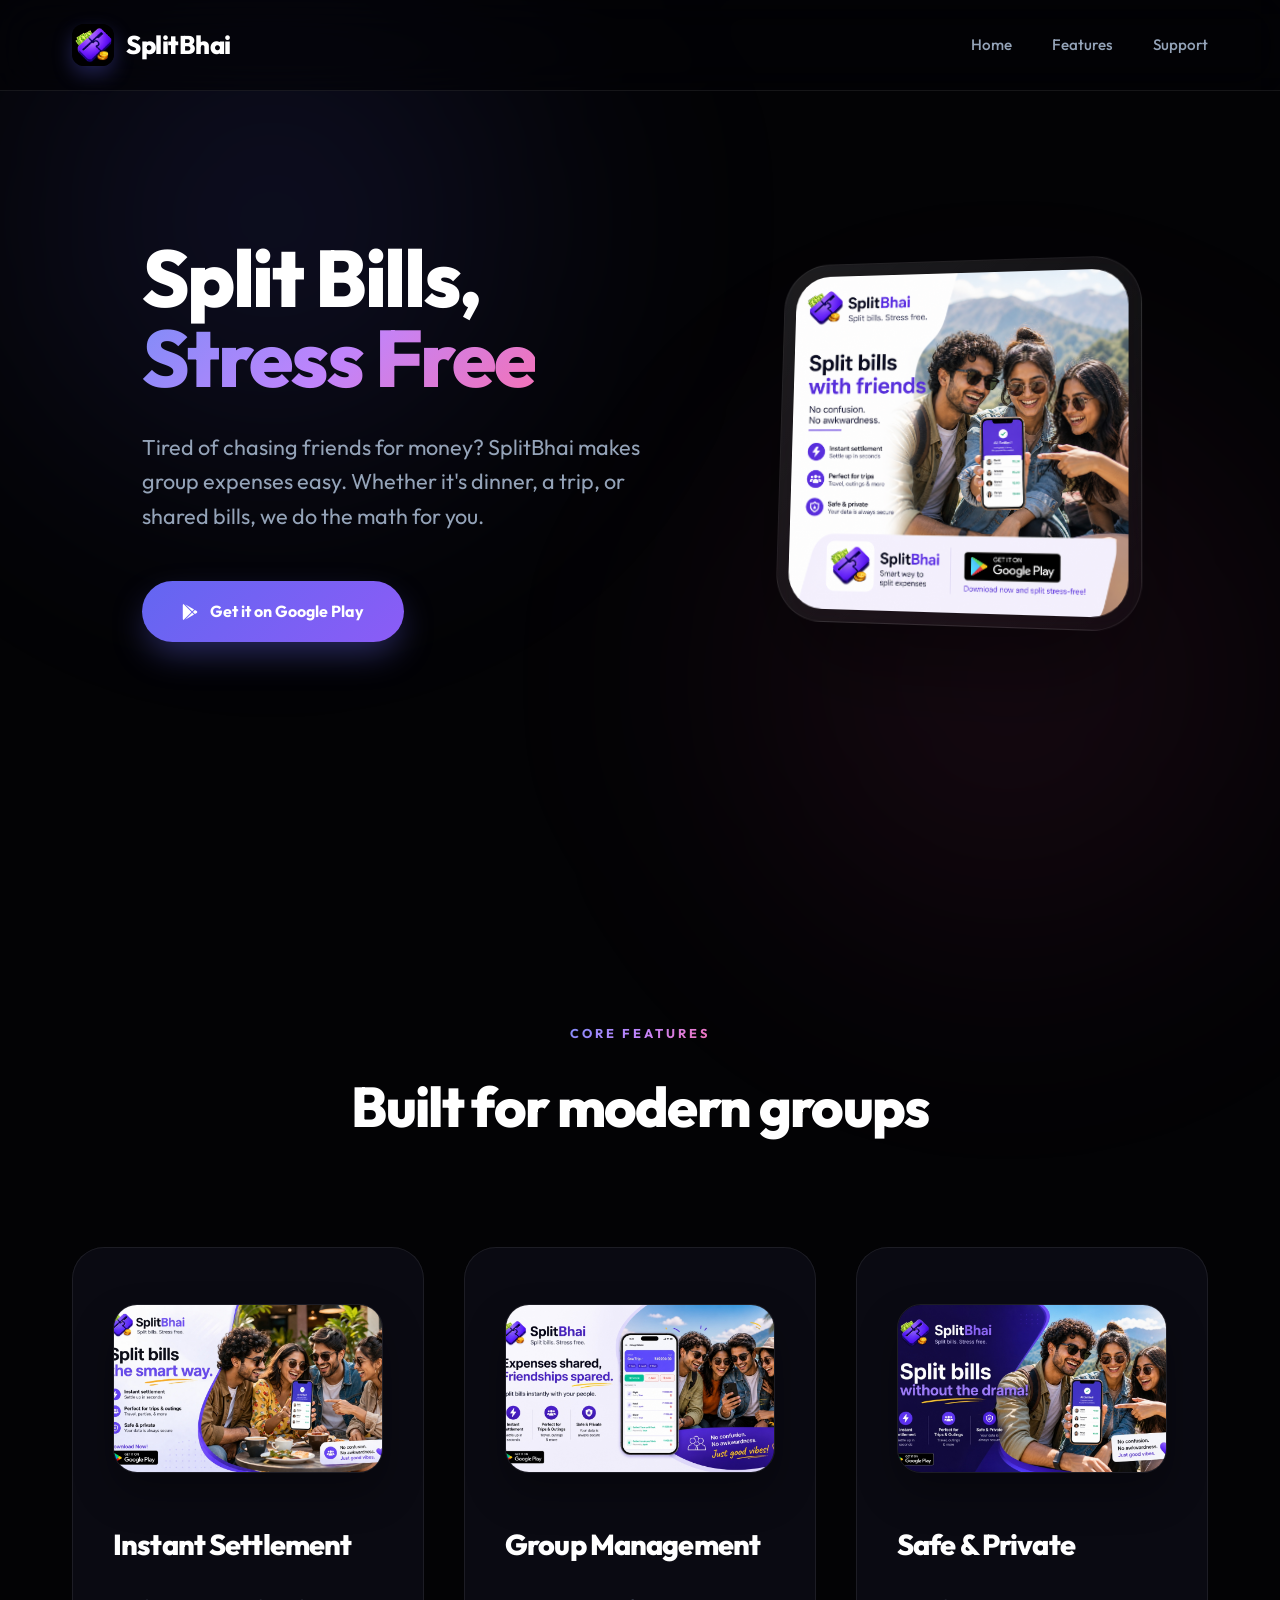
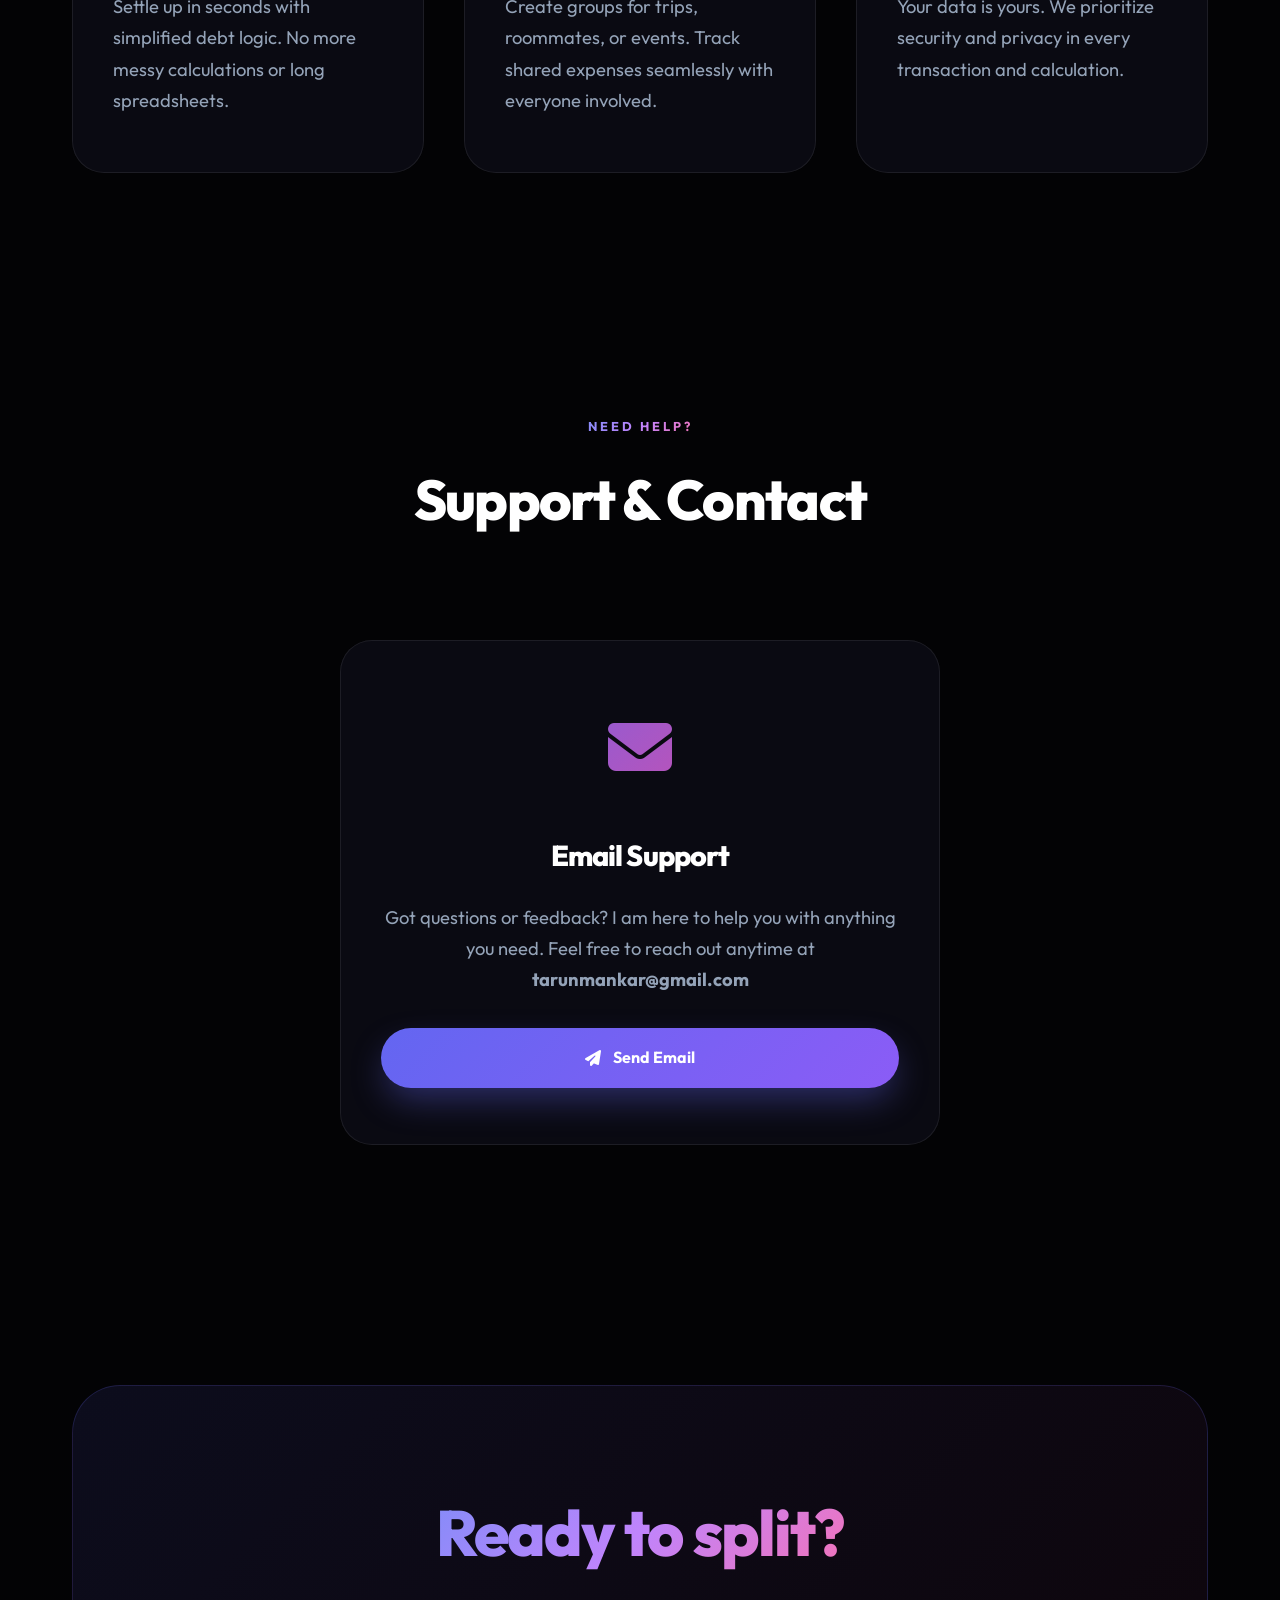
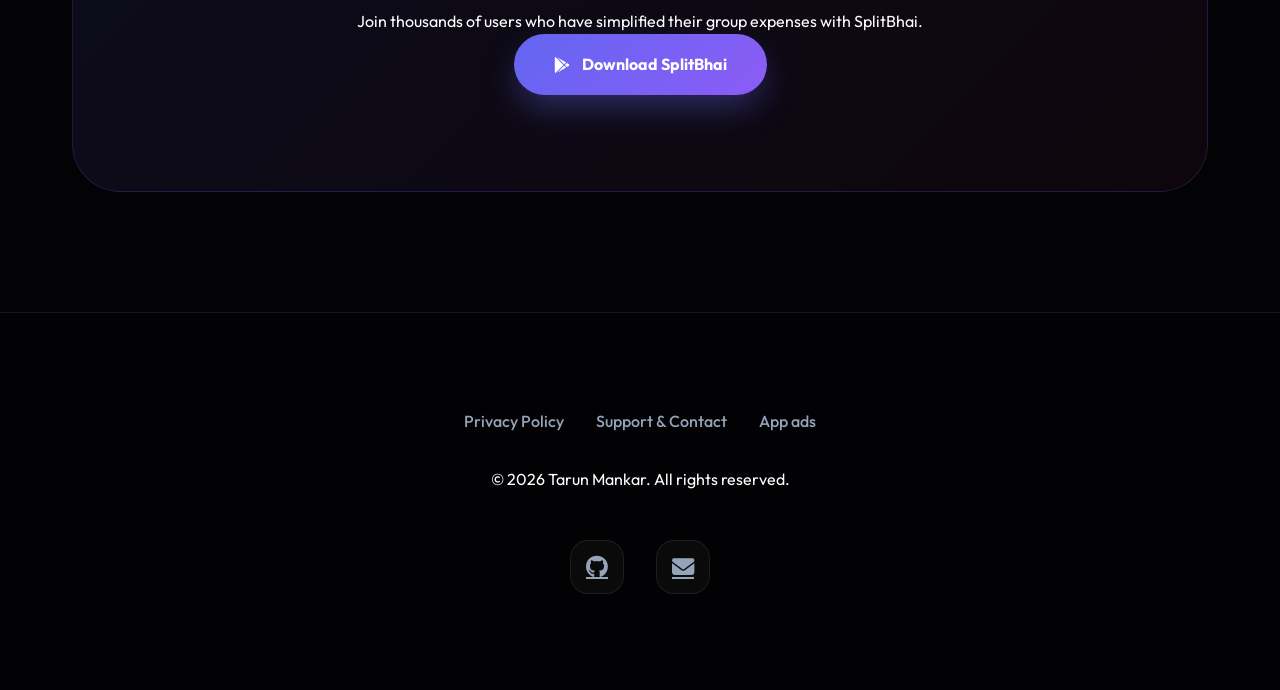
==== commit b8d5df0a: "UI: Synchronize headers/footers and clean up navigation menu" ====
--- a/index.html
+++ b/index.html
@@ -27,7 +27,7 @@
     <header id="main-header">
         <div class="container">
             <nav>
-                <a href="#" class="logo">
+                <a href="index.html" class="logo">
                     <img src="images/logo.png" alt="SplitBhai Logo"> <span>SplitBhai</span>
                 </a>
                 <div class="menu-toggle" id="mobile-menu">
@@ -39,7 +39,6 @@
                     <li><a href="#home">Home</a></li>
                     <li><a href="#features">Features</a></li>
                     <li><a href="#support">Support</a></li>
-                    <li><a href="https://play.google.com/store/apps/details?id=com.splitbhai.app" class="btn btn-primary" style="padding: 0.6rem 1.5rem; font-size: 0.9rem;">Download</a></li>
                 </ul>
             </nav>
         </div>
--- a/style.css
+++ b/style.css
@@ -226,6 +226,11 @@
     filter: brightness(1.1);
 }
 
+.btn-nav {
+    padding: 0.6rem 1.5rem;
+    font-size: 0.9rem;
+}
+
 .btn-secondary {
     background: rgba(255, 255, 255, 0.03);
     color: var(--text-main);
